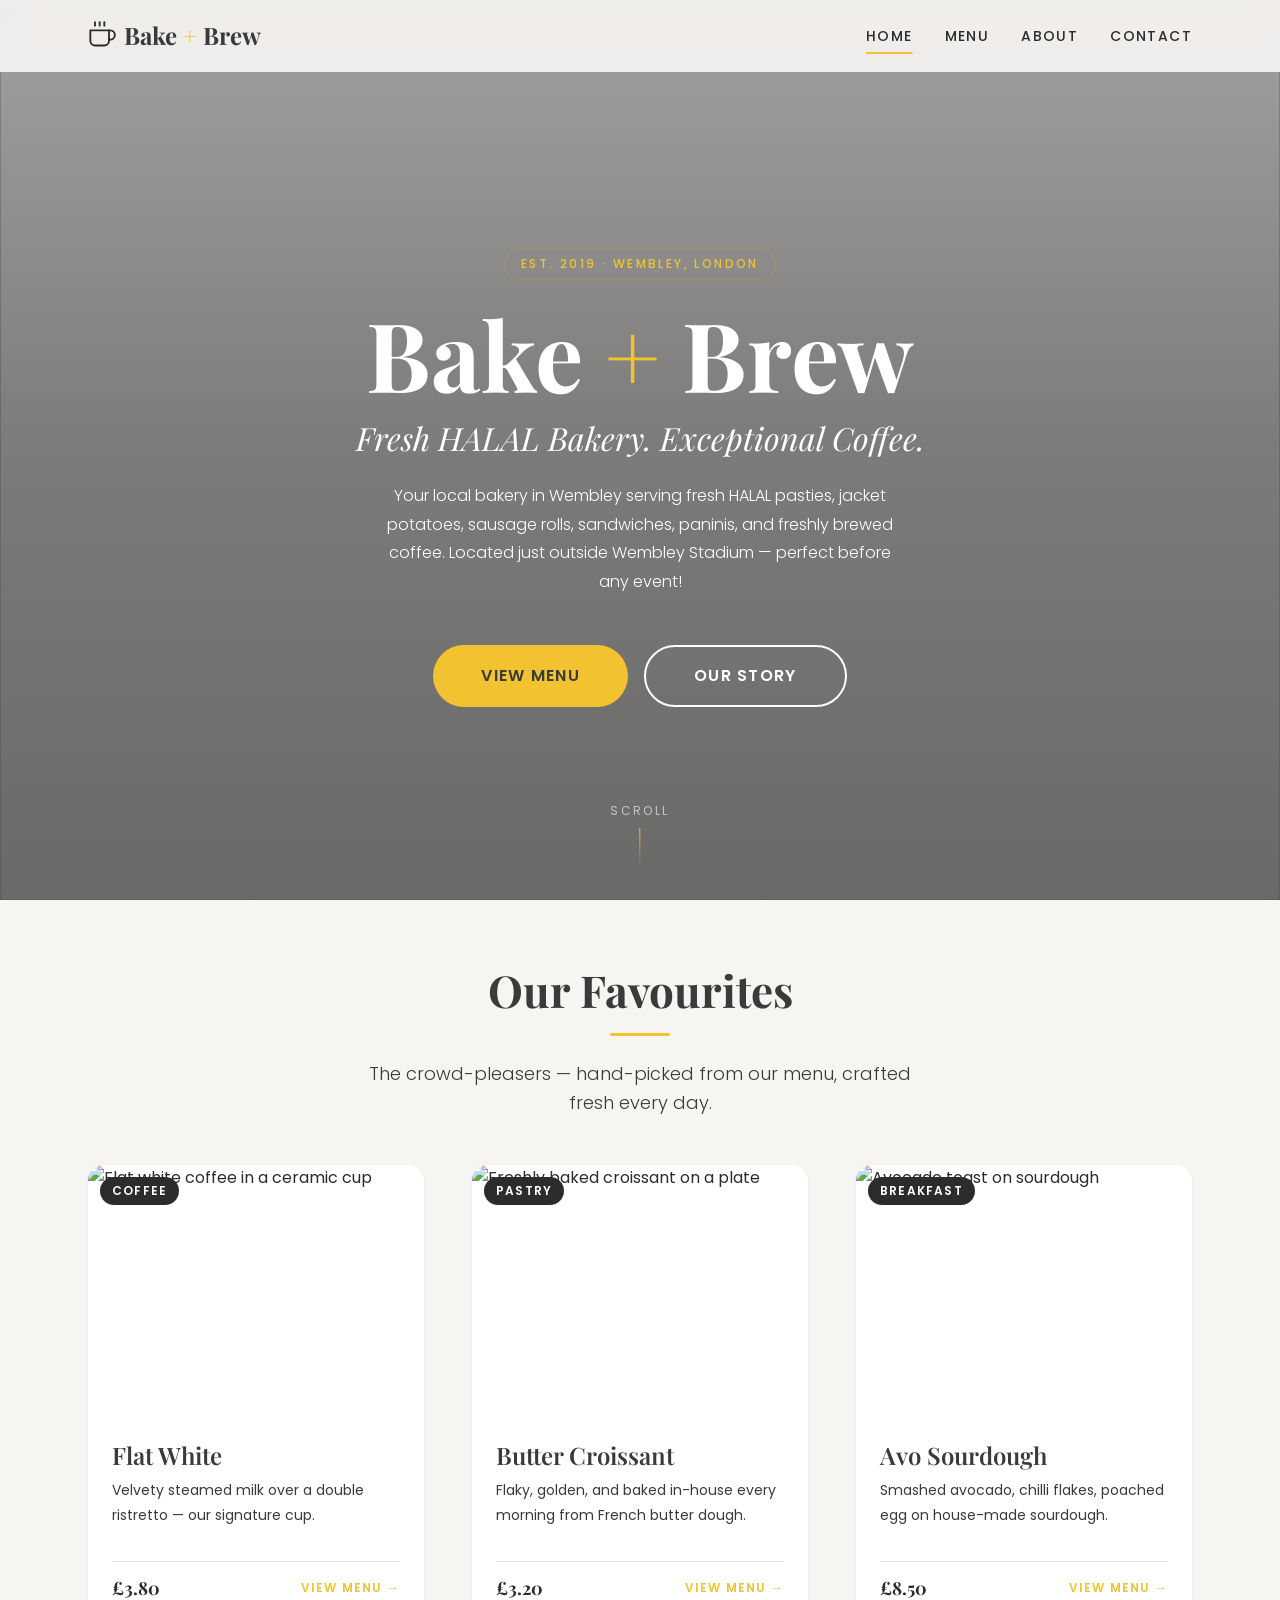
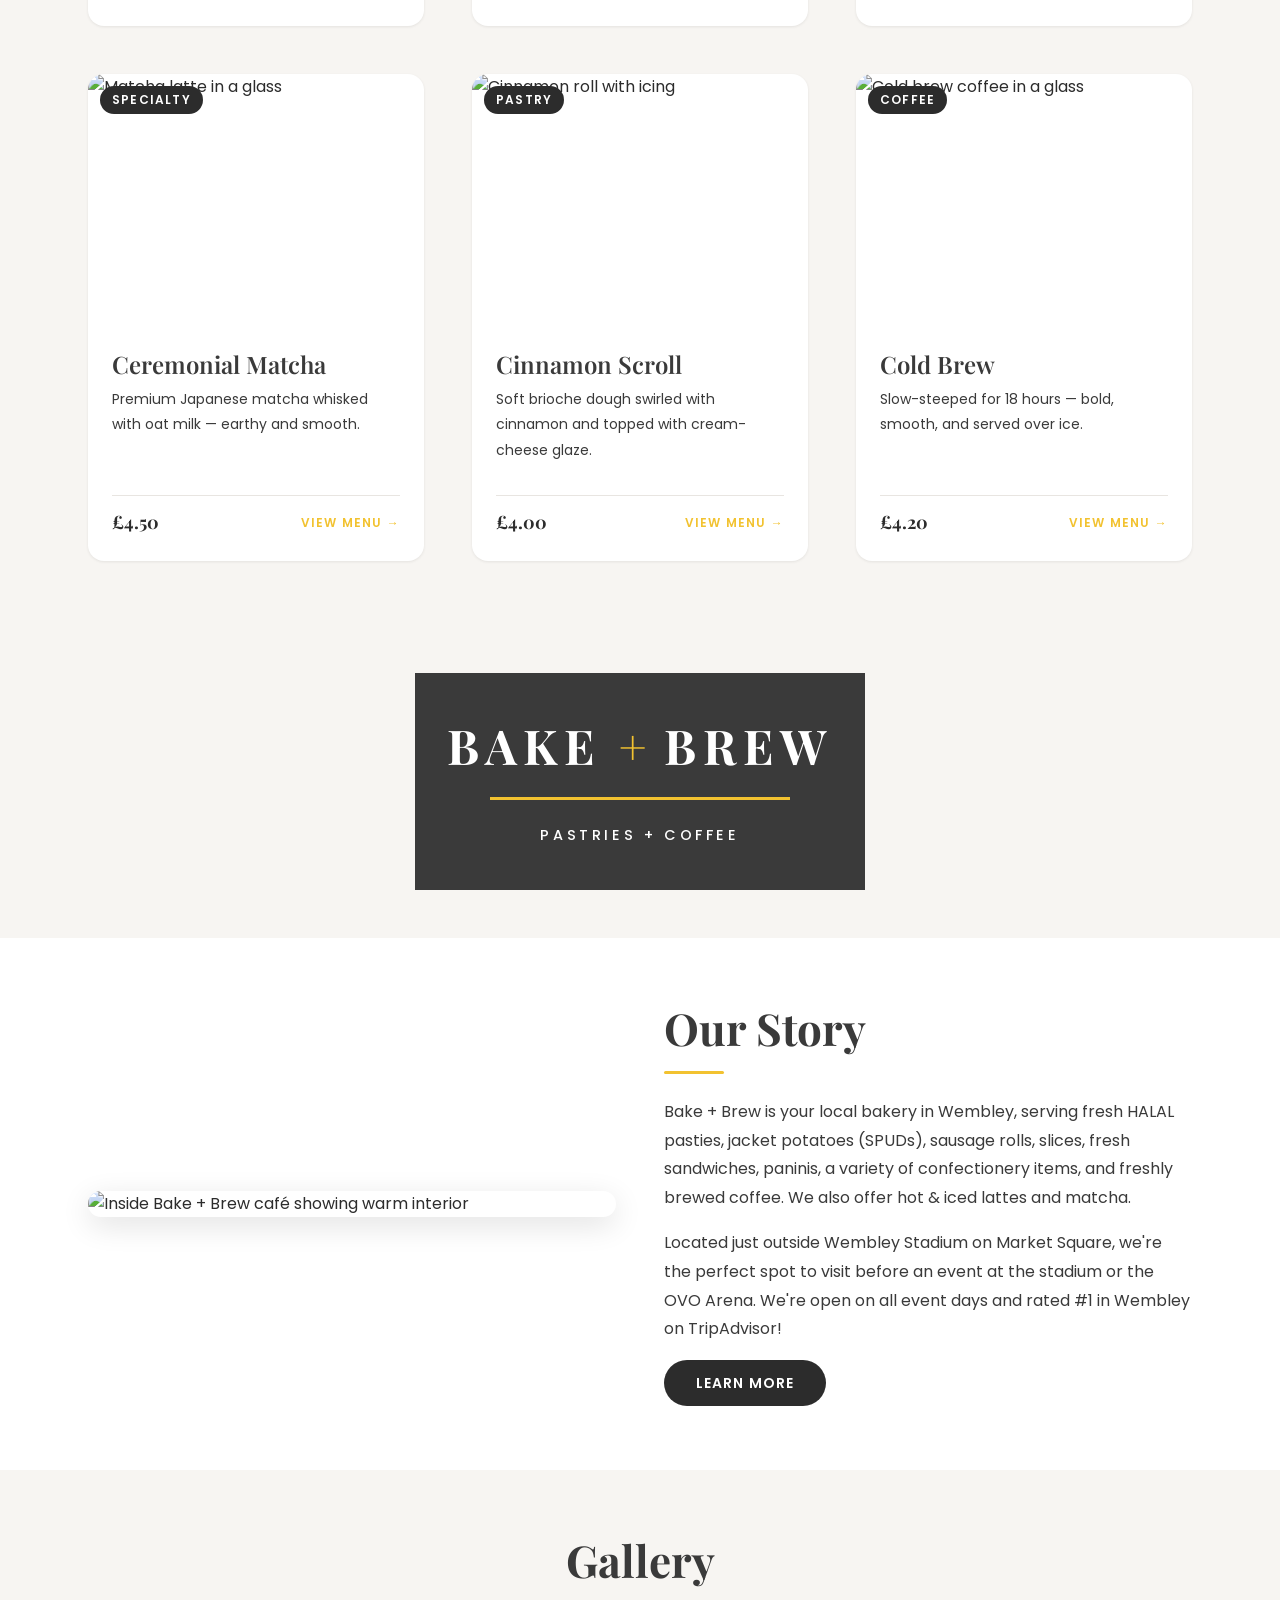
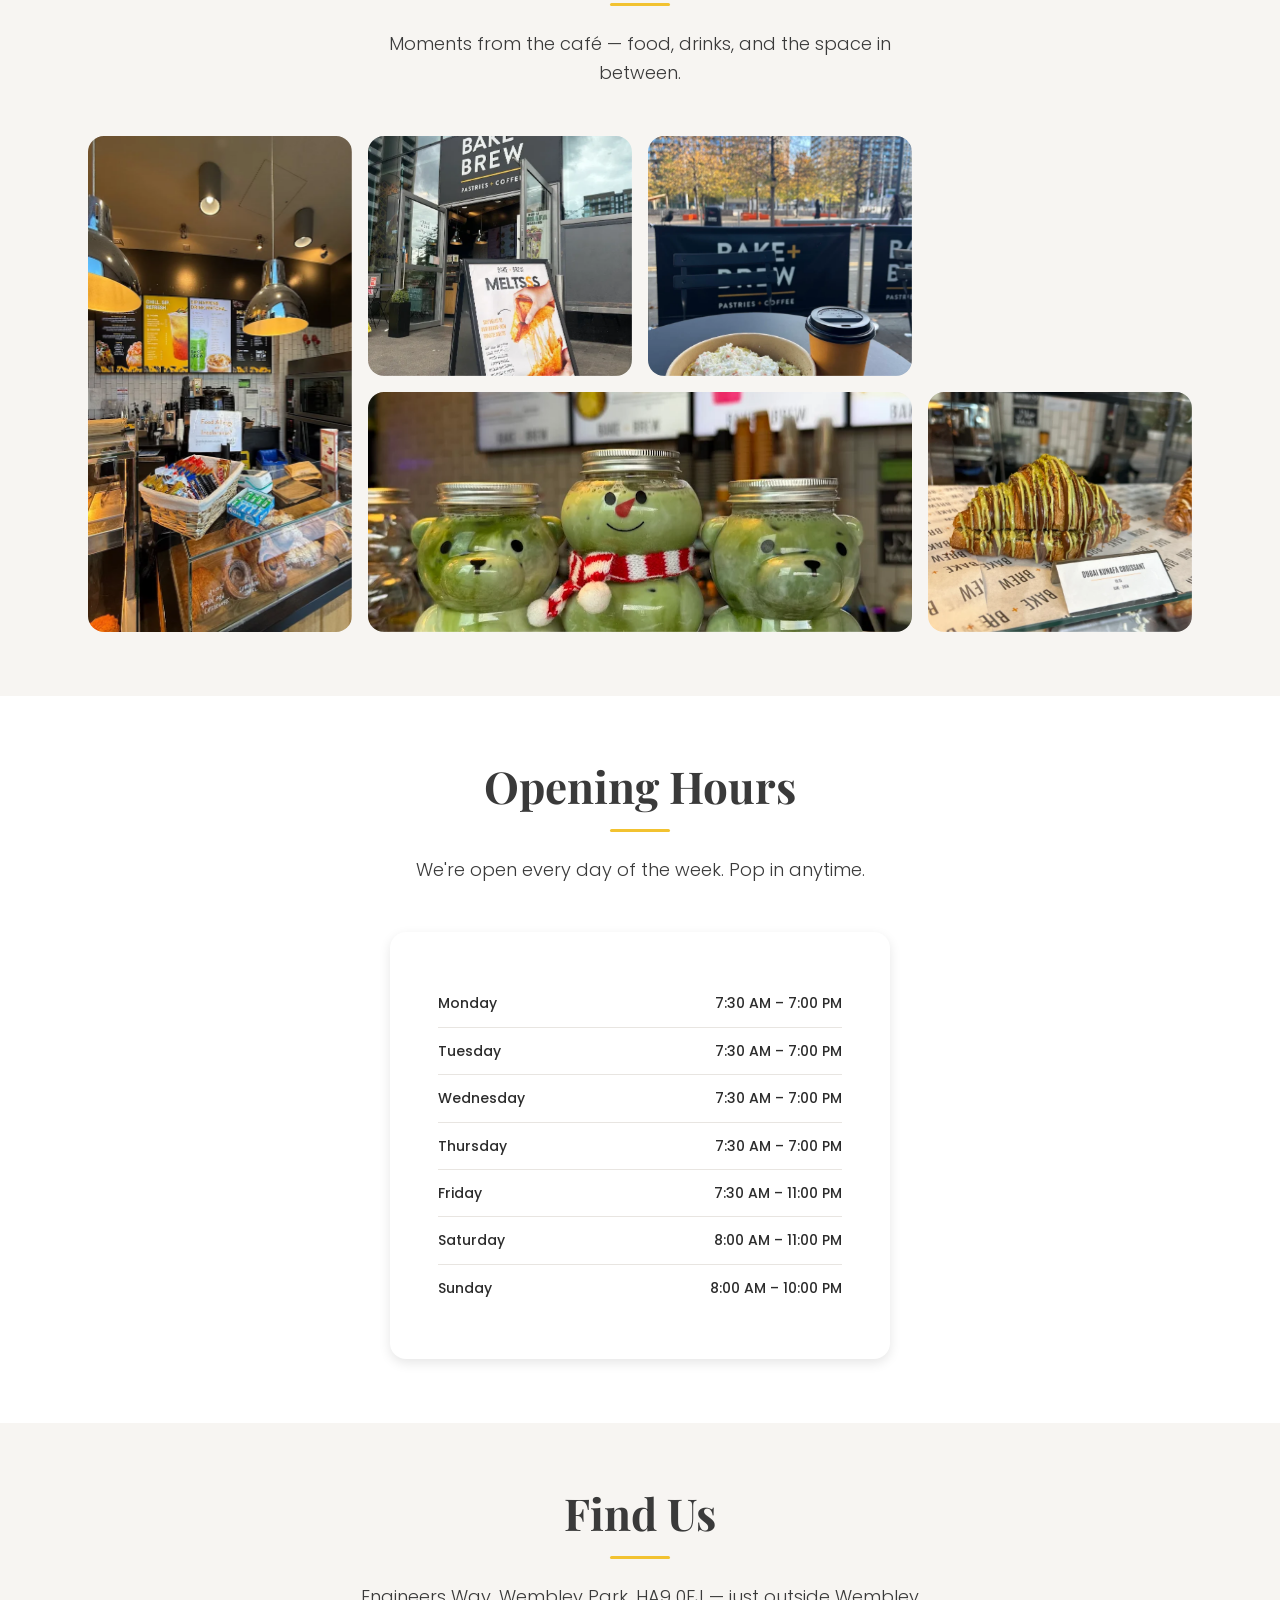
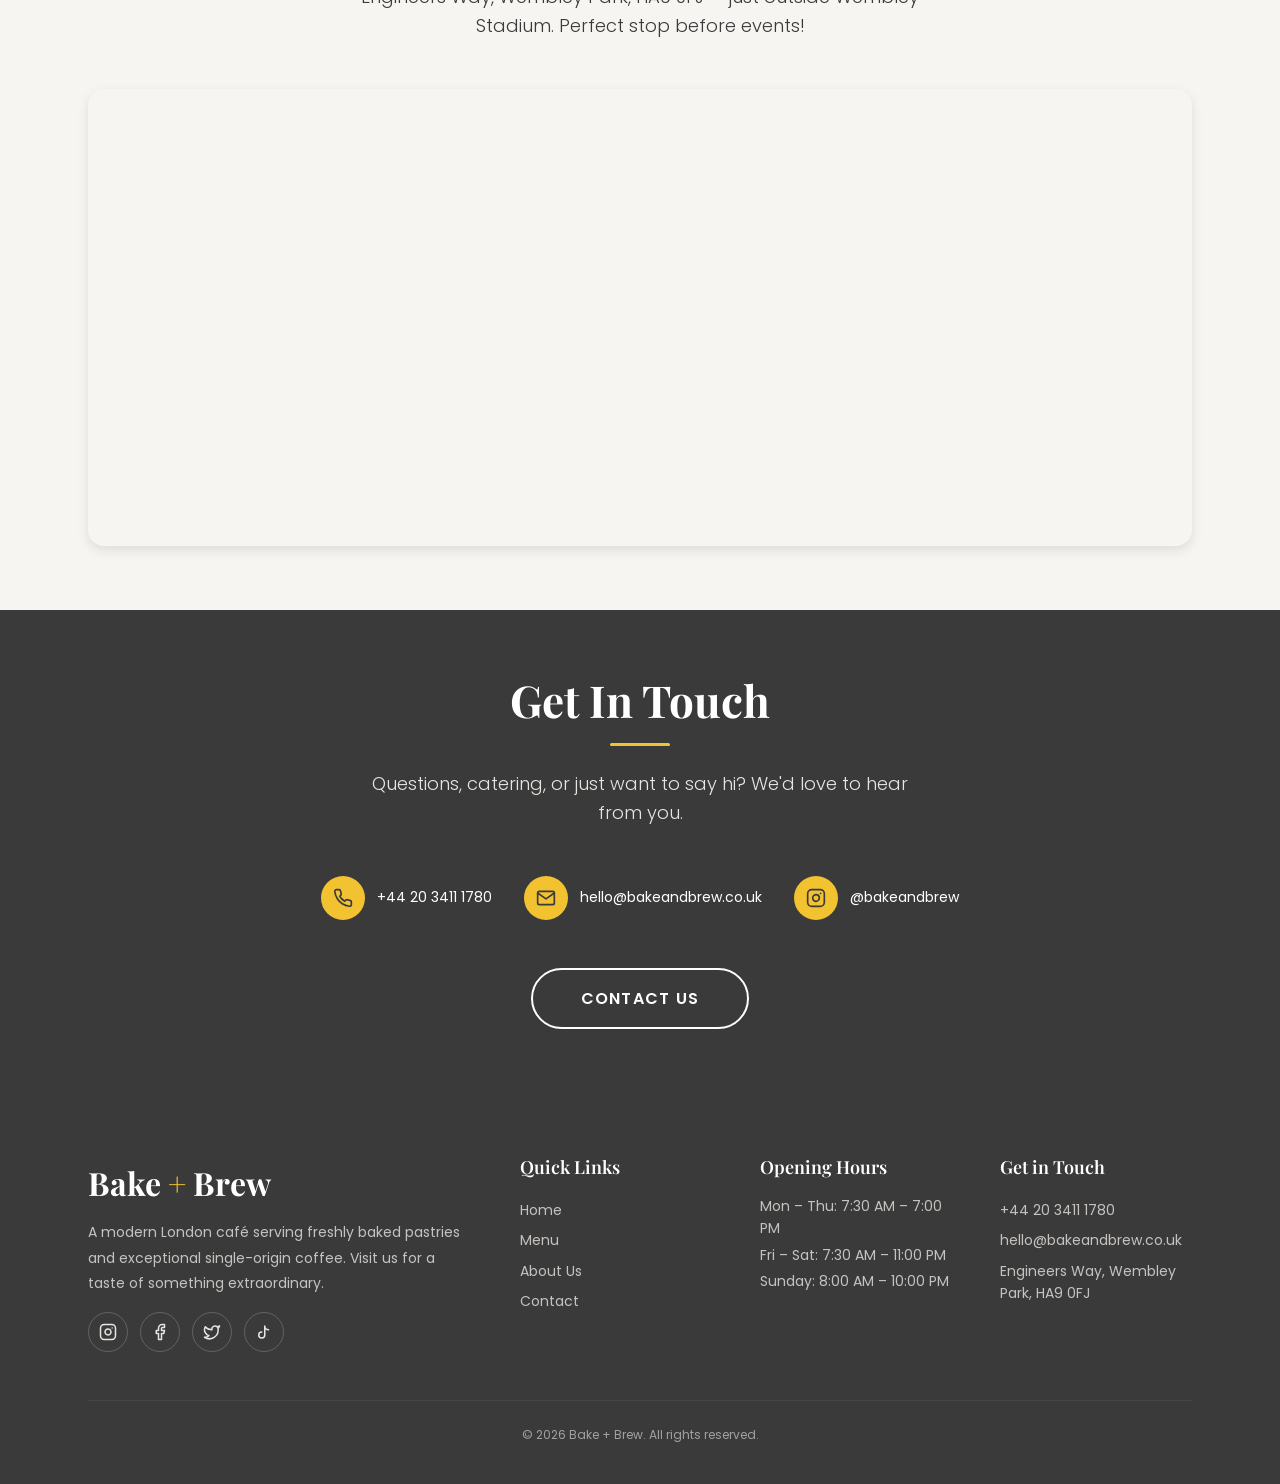
==== index.html @ 1faccddd "Initial commit: Production-ready Bake + Brew website with complete menu, branding, and logo theme" ====
<!DOCTYPE html>
<html lang="en">
<head>
  <meta charset="UTF-8" />
  <meta name="viewport" content="width=device-width, initial-scale=1.0" />

  <!-- SEO Meta -->
  <title>Bake + Brew | Fresh HALAL Bakery in Wembley — Near Wembley Stadium</title>
  <meta name="description" content="Bake + Brew is your local bakery in Wembley serving fresh HALAL pasties, jacket potatoes, sausage rolls, sandwiches, paninis, and freshly brewed coffee near Wembley Stadium." />
  <meta name="keywords" content="Wembley café, HALAL bakery, coffee shop, Wembley Stadium, Market Square, jacket potatoes, paninis, lattes, matcha" />

  <!-- Open Graph -->
  <meta property="og:title" content="Bake + Brew — Fresh HALAL Bakery & Coffee in Wembley" />
  <meta property="og:description" content="Fresh HALAL pasties, jacket potatoes & coffee. Visit us at Market Square, Wembley — just outside Wembley Stadium." />
  <meta property="og:type" content="website" />
  <meta property="og:image" content="images/hero-coffee.jpg" />

  <!-- Favicon placeholder -->
  <link rel="icon" href="images/favicon.ico" type="image/x-icon" />

  <!-- Stylesheet -->
  <link rel="stylesheet" href="css/styles.css" />
</head>

<body>

  <!-- ═══════════════════════════════════════
       NAVBAR  (loaded from component)
       ═══════════════════════════════════════ -->
  <div id="navbar"></div>

  <!-- ═══════════════════════════════════════
       HERO SECTION
       ═══════════════════════════════════════ -->
  <header class="hero" role="banner">
    <!-- Background image with dark overlay -->
    <div class="hero__bg" aria-hidden="true">
      <img src="https://images.unsplash.com/photo-1495474472287-4d71bcdd2085?w=1600&q=80"
           alt="" class="hero__bg-img" />
    </div>
    <div class="hero__overlay" aria-hidden="true"></div>

    <!-- Content -->
    <div class="hero__content">
      <span class="hero__badge">Est. 2019 · Wembley, London</span>
      <h1 class="hero__brand">Bake <em>+</em> Brew</h1>
      <p class="hero__tagline">Fresh HALAL Bakery. Exceptional Coffee.</p>
      <p class="hero__sub">
        Your local bakery in Wembley serving fresh HALAL pasties, jacket potatoes, sausage rolls, sandwiches, paninis, and freshly brewed coffee. Located just outside Wembley Stadium — perfect before any event!
      </p>
      <div class="hero__cta">
        <a href="menu.html" class="btn btn--primary btn--lg">View Menu</a>
        <a href="about.html" class="btn btn--outline btn--lg">Our Story</a>
      </div>
    </div>

    <!-- Scroll indicator -->
    <div class="hero__scroll" aria-hidden="true">
      <span>Scroll</span>
      <div class="hero__scroll-line"></div>
    </div>
  </header>

  <!-- ═══════════════════════════════════════
       FEATURED ITEMS
       ═══════════════════════════════════════ -->
  <section class="section" id="featured">
    <div class="container">
      <div class="section__header reveal">
        <h2>Our Favourites</h2>
        <div class="divider"></div>
        <p class="section__subtitle">
          The crowd-pleasers — hand-picked from our menu, crafted fresh every day.
        </p>
      </div>

      <div class="featured-grid">

        <!-- Card 1 -->
        <article class="card reveal">
          <div class="card__image-wrapper">
            <img src="https://images.unsplash.com/photo-1509042239860-f550ce710b93?w=600&q=80"
                 alt="Flat white coffee in a ceramic cup" class="card__image" loading="lazy" />
            <span class="card__tag">Coffee</span>
          </div>
          <div class="card__body">
            <h4 class="card__title">Flat White</h4>
            <p class="card__text">Velvety steamed milk over a double ristretto — our signature cup.</p>
            <div class="card__footer">
              <span class="card__price">£3.80</span>
              <a href="menu.html" class="card__action">View Menu →</a>
            </div>
          </div>
        </article>

        <!-- Card 2 -->
        <article class="card reveal">
          <div class="card__image-wrapper">
            <img src="https://images.unsplash.com/photo-1555507036-ab1f4038024a?w=600&q=80"
                 alt="Freshly baked croissant on a plate" class="card__image" loading="lazy" />
            <span class="card__tag">Pastry</span>
          </div>
          <div class="card__body">
            <h4 class="card__title">Butter Croissant</h4>
            <p class="card__text">Flaky, golden, and baked in-house every morning from French butter dough.</p>
            <div class="card__footer">
              <span class="card__price">£3.20</span>
              <a href="menu.html" class="card__action">View Menu →</a>
            </div>
          </div>
        </article>

        <!-- Card 3 -->
        <article class="card reveal">
          <div class="card__image-wrapper">
            <img src="https://images.unsplash.com/photo-1534687941927-d9756c39be01?w=600&q=80"
                 alt="Avocado toast on sourdough" class="card__image" loading="lazy" />
            <span class="card__tag">Breakfast</span>
          </div>
          <div class="card__body">
            <h4 class="card__title">Avo Sourdough</h4>
            <p class="card__text">Smashed avocado, chilli flakes, poached egg on house-made sourdough.</p>
            <div class="card__footer">
              <span class="card__price">£8.50</span>
              <a href="menu.html" class="card__action">View Menu →</a>
            </div>
          </div>
        </article>

        <!-- Card 4 -->
        <article class="card reveal">
          <div class="card__image-wrapper">
            <img src="https://images.unsplash.com/photo-1563729784474-d77dbb933a9e?w=600&q=80"
                 alt="Matcha latte in a glass" class="card__image" loading="lazy" />
            <span class="card__tag">Specialty</span>
          </div>
          <div class="card__body">
            <h4 class="card__title">Ceremonial Matcha</h4>
            <p class="card__text">Premium Japanese matcha whisked with oat milk — earthy and smooth.</p>
            <div class="card__footer">
              <span class="card__price">£4.50</span>
              <a href="menu.html" class="card__action">View Menu →</a>
            </div>
          </div>
        </article>

        <!-- Card 5 -->
        <article class="card reveal">
          <div class="card__image-wrapper">
            <img src="https://images.unsplash.com/photo-1558326567-98ae2405596b?w=600&q=80"
                 alt="Cinnamon roll with icing" class="card__image" loading="lazy" />
            <span class="card__tag">Pastry</span>
          </div>
          <div class="card__body">
            <h4 class="card__title">Cinnamon Scroll</h4>
            <p class="card__text">Soft brioche dough swirled with cinnamon and topped with cream-cheese glaze.</p>
            <div class="card__footer">
              <span class="card__price">£4.00</span>
              <a href="menu.html" class="card__action">View Menu →</a>
            </div>
          </div>
        </article>

        <!-- Card 6 -->
        <article class="card reveal">
          <div class="card__image-wrapper">
            <img src="https://images.unsplash.com/photo-1528207776546-365bb710ee93?w=600&q=80"
                 alt="Cold brew coffee in a glass" class="card__image" loading="lazy" />
            <span class="card__tag">Coffee</span>
          </div>
          <div class="card__body">
            <h4 class="card__title">Cold Brew</h4>
            <p class="card__text">Slow-steeped for 18 hours — bold, smooth, and served over ice.</p>
            <div class="card__footer">
              <span class="card__price">£4.20</span>
              <a href="menu.html" class="card__action">View Menu →</a>
            </div>
          </div>
        </article>

      </div>
    </div>
  </section>

  <!-- ═══════════════════════════════════════
       BRAND LOGO
       ═══════════════════════════════════════ -->
  <section class="section" id="brand-logo" style="display: flex; align-items: center; justify-content: center; padding: 3rem 1rem;">
    <div id="logo-component" style="text-align: center;"></div>
  </section>

  <!-- ═══════════════════════════════════════
       ABOUT PREVIEW
       ═══════════════════════════════════════ -->
  <section class="section section--alt" id="about-preview">
    <div class="container">
      <div class="about-grid">
        <div class="about-image reveal">
          <img src="https://images.unsplash.com/photo-1554118811-1e0d58224f24?w=800&q=80"
               alt="Inside Bake + Brew café showing warm interior" loading="lazy" />
        </div>
        <div class="about-content reveal">
          <h2>Our Story</h2>
          <div class="divider" style="margin-left:0;"></div>
          <p>
            Bake + Brew is your local bakery in Wembley, serving fresh HALAL pasties, jacket potatoes (SPUDs), sausage rolls, slices, fresh sandwiches, paninis, a variety of confectionery items, and freshly brewed coffee. We also offer hot & iced lattes and matcha.
          </p>
          <p>
            Located just outside Wembley Stadium on Market Square, we're the perfect spot to visit before an event at the stadium or the OVO Arena. We're open on all event days and rated #1 in Wembley on TripAdvisor!
          </p>
          <a href="about.html" class="btn btn--secondary">Learn More</a>
        </div>
      </div>
    </div>
  </section>

  <!-- ═══════════════════════════════════════
       GALLERY
       ═══════════════════════════════════════ -->
  <section class="section" id="gallery">
    <div class="container">
      <div class="section__header reveal">
        <h2>Gallery</h2>
        <div class="divider"></div>
        <p class="section__subtitle">Moments from the café — food, drinks, and the space in between.</p>
      </div>

      <div class="gallery-grid">

        <!-- Item 1 — tall -->
        <figure class="gallery-item gallery-item--tall reveal">
          <img src="images/1.webp"
               alt="Bake + Brew gallery image 1" loading="lazy" />
          <figcaption class="gallery-item__overlay">
            <span class="gallery-item__icon" aria-hidden="true">
              <svg width="18" height="18" viewBox="0 0 24 24" fill="none" stroke="currentColor" stroke-width="2" stroke-linecap="round" stroke-linejoin="round"><circle cx="11" cy="11" r="8"/><line x1="21" y1="21" x2="16.65" y2="16.65"/><line x1="11" y1="8" x2="11" y2="14"/><line x1="8" y1="11" x2="14" y2="11"/></svg>
            </span>
            <span class="gallery-item__label">Bake + Brew</span>
            <span class="gallery-item__sub">Wembley</span>
          </figcaption>
        </figure>

        <!-- Item 2 -->
        <figure class="gallery-item reveal">
          <img src="images/2.webp"
               alt="Bake + Brew gallery image 2" loading="lazy" />
          <figcaption class="gallery-item__overlay">
            <span class="gallery-item__icon" aria-hidden="true">
              <svg width="18" height="18" viewBox="0 0 24 24" fill="none" stroke="currentColor" stroke-width="2" stroke-linecap="round" stroke-linejoin="round"><circle cx="11" cy="11" r="8"/><line x1="21" y1="21" x2="16.65" y2="16.65"/><line x1="11" y1="8" x2="11" y2="14"/><line x1="8" y1="11" x2="14" y2="11"/></svg>
            </span>
            <span class="gallery-item__label">Fresh Food</span>
            <span class="gallery-item__sub">Daily</span>
          </figcaption>
        </figure>

        <!-- Item 3 -->
        <figure class="gallery-item reveal">
          <img src="images/3.webp"
               alt="Bake + Brew gallery image 3" loading="lazy" />
          <figcaption class="gallery-item__overlay">
            <span class="gallery-item__icon" aria-hidden="true">
              <svg width="18" height="18" viewBox="0 0 24 24" fill="none" stroke="currentColor" stroke-width="2" stroke-linecap="round" stroke-linejoin="round"><circle cx="11" cy="11" r="8"/><line x1="21" y1="21" x2="16.65" y2="16.65"/><line x1="11" y1="8" x2="11" y2="14"/><line x1="8" y1="11" x2="14" y2="11"/></svg>
            </span>
            <span class="gallery-item__label">Our Menu</span>
            <span class="gallery-item__sub">Delicious</span>
          </figcaption>
        </figure>

        <!-- Item 4 — wide -->
        <figure class="gallery-item gallery-item--wide reveal">
          <img src="images/4.webp"
               alt="Bake + Brew gallery image 4" loading="lazy" />
          <figcaption class="gallery-item__overlay">
            <span class="gallery-item__icon" aria-hidden="true">
              <svg width="18" height="18" viewBox="0 0 24 24" fill="none" stroke="currentColor" stroke-width="2" stroke-linecap="round" stroke-linejoin="round"><circle cx="11" cy="11" r="8"/><line x1="21" y1="21" x2="16.65" y2="16.65"/><line x1="11" y1="8" x2="11" y2="14"/><line x1="8" y1="11" x2="14" y2="11"/></svg>
            </span>
            <span class="gallery-item__label">Quality</span>
            <span class="gallery-item__sub">HALAL</span>
          </figcaption>
        </figure>

        <!-- Item 5 -->
        <figure class="gallery-item reveal">
          <img src="images/5.webp"
               alt="Bake + Brew gallery image 5" loading="lazy" />
          <figcaption class="gallery-item__overlay">
            <span class="gallery-item__icon" aria-hidden="true">
              <svg width="18" height="18" viewBox="0 0 24 24" fill="none" stroke="currentColor" stroke-width="2" stroke-linecap="round" stroke-linejoin="round"><circle cx="11" cy="11" r="8"/><line x1="21" y1="21" x2="16.65" y2="16.65"/><line x1="11" y1="8" x2="11" y2="14"/><line x1="8" y1="11" x2="14" y2="11"/></svg>
            </span>
            <span class="gallery-item__label">Fresh Coffee</span>
            <span class="gallery-item__sub">Brewed</span>
          </figcaption>
        </figure>

      </div>
    </div>
  </section>

  <!-- ═══════════════════════════════════════
       OPENING HOURS
       ═══════════════════════════════════════ -->
  <section class="section section--alt" id="hours">
    <div class="container">
      <div class="section__header reveal">
        <h2>Opening Hours</h2>
        <div class="divider"></div>
        <p class="section__subtitle">We're open every day of the week. Pop in anytime.</p>
      </div>

      <div class="hours-card reveal">
        <div class="hours-card__row">
          <span class="hours-card__day">Monday</span>
          <span class="hours-card__time">7:30 AM – 7:00 PM</span>
        </div>
        <div class="hours-card__row">
          <span class="hours-card__day">Tuesday</span>
          <span class="hours-card__time">7:30 AM – 7:00 PM</span>
        </div>
        <div class="hours-card__row">
          <span class="hours-card__day">Wednesday</span>
          <span class="hours-card__time">7:30 AM – 7:00 PM</span>
        </div>
        <div class="hours-card__row">
          <span class="hours-card__day">Thursday</span>
          <span class="hours-card__time">7:30 AM – 7:00 PM</span>
        </div>
        <div class="hours-card__row">
          <span class="hours-card__day">Friday</span>
          <span class="hours-card__time">7:30 AM – 11:00 PM</span>
        </div>
        <div class="hours-card__row">
          <span class="hours-card__day">Saturday</span>
          <span class="hours-card__time">8:00 AM – 11:00 PM</span>
        </div>
        <div class="hours-card__row">
          <span class="hours-card__day">Sunday</span>
          <span class="hours-card__time">8:00 AM – 10:00 PM</span>
        </div>
      </div>
    </div>
  </section>

  <!-- ═══════════════════════════════════════
       LOCATION / MAP
       ═══════════════════════════════════════ -->
  <section class="section" id="location">
    <div class="container">
      <div class="section__header reveal">
        <h2>Find Us</h2>
        <div class="divider"></div>
        <p class="section__subtitle">Engineers Way, Wembley Park, HA9 0FJ — just outside Wembley Stadium. Perfect stop before events!</p>
      </div>

      <div class="map-wrapper reveal">
        <iframe
          src="https://www.google.com/maps/embed?pb=!1m18!1m12!1m3!1d2479.5!2d-0.2808831!3d51.5587721!2m3!1f0!2f0!3f0!3m2!1i1024!2i768!4f13.1!3m3!1m2!1s0x4876118f40ba0137%3A0x60a77295e0b5c6e1!2sBake%20%2B%20Brew!5e0!3m2!1sen!2suk!4v1709900000000"
          allowfullscreen=""
          loading="lazy"
          referrerpolicy="no-referrer-when-downgrade"
          title="Bake + Brew location on Google Maps"></iframe>
      </div>
    </div>
  </section>

  <!-- ═══════════════════════════════════════
       CONTACT PREVIEW
       ═══════════════════════════════════════ -->
  <section class="section section--dark" id="contact-preview">
    <div class="container">
      <div class="section__header reveal">
        <h2>Get In Touch</h2>
        <div class="divider"></div>
        <p class="section__subtitle">Questions, catering, or just want to say hi? We'd love to hear from you.</p>
      </div>

      <div class="contact-preview reveal">
        <div class="contact-preview__item">
          <div class="contact-preview__icon" aria-hidden="true">
            <svg width="20" height="20" viewBox="0 0 24 24" fill="none" stroke="currentColor" stroke-width="2" stroke-linecap="round" stroke-linejoin="round"><path d="M22 16.92v3a2 2 0 0 1-2.18 2 19.79 19.79 0 0 1-8.63-3.07 19.5 19.5 0 0 1-6-6 19.79 19.79 0 0 1-3.07-8.67A2 2 0 0 1 4.11 2h3a2 2 0 0 1 2 1.72c.127.96.361 1.903.7 2.81a2 2 0 0 1-.45 2.11L8.09 9.91a16 16 0 0 0 6 6l1.27-1.27a2 2 0 0 1 2.11-.45c.907.339 1.85.573 2.81.7A2 2 0 0 1 22 16.92z"/></svg>
          </div>
          <span>+44 20 3411 1780</span>
        </div>

        <div class="contact-preview__item">
          <div class="contact-preview__icon" aria-hidden="true">
            <svg width="20" height="20" viewBox="0 0 24 24" fill="none" stroke="currentColor" stroke-width="2" stroke-linecap="round" stroke-linejoin="round"><path d="M4 4h16c1.1 0 2 .9 2 2v12c0 1.1-.9 2-2 2H4c-1.1 0-2-.9-2-2V6c0-1.1.9-2 2-2z"/><polyline points="22,6 12,13 2,6"/></svg>
          </div>
          <span>hello@bakeandbrew.co.uk</span>
        </div>

        <div class="contact-preview__item">
          <div class="contact-preview__icon" aria-hidden="true">
            <svg width="20" height="20" viewBox="0 0 24 24" fill="none" stroke="currentColor" stroke-width="2" stroke-linecap="round" stroke-linejoin="round"><rect x="2" y="2" width="20" height="20" rx="5"/><path d="M16 11.37A4 4 0 1 1 12.63 8 4 4 0 0 1 16 11.37z"/><line x1="17.5" y1="6.5" x2="17.51" y2="6.5"/></svg>
          </div>
          <span>@bakeandbrew</span>
        </div>
      </div>

      <div style="text-align:center; margin-top: var(--space-2xl);" class="reveal">
        <a href="contact.html" class="btn btn--outline btn--lg">Contact Us</a>
      </div>
    </div>
  </section>

  <!-- ═══════════════════════════════════════
       FOOTER  (loaded from component)
       ═══════════════════════════════════════ -->
  <div id="footer"></div>

  <!-- JS -->
  <script src="js/main.js"></script>
</body>
</html>
---- css/styles.css ----
/* ============================================
   BAKE + BREW — Main Stylesheet
   ============================================
   Imports variables.css, then defines:
     1. Reset / Base
     2. Typography
     3. Layout Utilities
     4. Logo Component
     5. Navbar
     6. Hero
     7. Sections (generic)
     8. Cards
     9. Featured Items
    10. Gallery
    11. Opening Hours
    12. Location / Map
    13. About Page
    14. Menu Page
    15. Contact Page
    16. Footer
    17. Buttons & Links
    18. Form Elements
    19. Animations & Transitions
    20. Responsive — Tablet
    21. Responsive — Desktop
   ============================================ */

@import url('variables.css');

/* Google Fonts */
@import url('https://fonts.googleapis.com/css2?family=Playfair+Display:ital,wght@0,400;0,600;0,700;1,400&family=Poppins:wght@300;400;500;600;700&display=swap');

/* ──────────────────────────────────────────
   1. RESET / BASE
   ────────────────────────────────────────── */
*,
*::before,
*::after {
  margin: 0;
  padding: 0;
  box-sizing: border-box;
}

html {
  scroll-behavior: smooth;
  -webkit-text-size-adjust: 100%;
}

body {
  font-family: var(--ff-body);
  font-size: var(--fs-base);
  font-weight: var(--fw-regular);
  line-height: var(--lh-normal);
  color: var(--clr-text);
  background-color: var(--clr-bg);
  -webkit-font-smoothing: antialiased;
  -moz-osx-font-smoothing: grayscale;
  overflow-x: hidden;
}

img {
  max-width: 100%;
  height: auto;
  display: block;
}

a {
  text-decoration: none;
  color: inherit;
}

ul, ol {
  list-style: none;
}

button {
  font-family: inherit;
  cursor: pointer;
  border: none;
  background: none;
}

/* ──────────────────────────────────────────
   2. TYPOGRAPHY
   ────────────────────────────────────────── */
h1, h2, h3, h4, h5, h6 {
  font-family: var(--ff-heading);
  font-weight: var(--fw-bold);
  line-height: var(--lh-tight);
  color: var(--clr-primary);
}

h1 { font-size: var(--fs-hero); }
h2 { font-size: var(--fs-2xl); }
h3 { font-size: var(--fs-xl); }
h4 { font-size: var(--fs-lg); }

p {
  margin-bottom: var(--space-md);
}

.text-accent  { color: var(--clr-accent); }
.text-secondary { color: var(--clr-secondary); }
.text-center  { text-align: center; }
.text-uppercase { text-transform: uppercase; letter-spacing: 0.12em; }

/* ──────────────────────────────────────────
   3. LAYOUT UTILITIES
   ────────────────────────────────────────── */
.container {
  width: 100%;
  max-width: var(--max-width);
  margin: 0 auto;
  padding: 0 var(--space-lg);
}

.container--narrow {
  max-width: var(--max-width-sm);
}

.section {
  padding: var(--space-3xl) 0;
}

.section__header {
  text-align: center;
  margin-bottom: var(--space-2xl);
}

.section__header h2 {
  margin-bottom: var(--space-sm);
}

.section__subtitle {
  font-size: var(--fs-md);
  color: var(--clr-dark-grey);
  font-weight: var(--fw-light);
  max-width: 560px;
  margin: 0 auto;
}

.grid {
  display: grid;
  gap: var(--space-lg);
}

/* ──────────────────────────────────────────
   3.5. LOGO COMPONENT
   ────────────────────────────────────────── */
.logo {
  background-color: var(--clr-primary);
  padding: var(--space-2xl) var(--space-xl);
  text-align: center;
  display: flex;
  flex-direction: column;
  align-items: center;
  justify-content: center;
  gap: var(--space-md);
}

.logo__main {
  display: flex;
  align-items: center;
  justify-content: center;
  gap: 0.5em;
  flex-wrap: wrap;
}

.logo__text {
  font-family: var(--ff-heading);
  font-size: clamp(1.75rem, 4vw, 3rem);
  font-weight: 700;
  color: var(--clr-white);
  text-transform: uppercase;
  letter-spacing: 0.15em;
  line-height: 1;
}

.logo__plus {
  font-family: var(--ff-heading);
  font-size: clamp(1.75rem, 4vw, 3rem);
  font-weight: 800;
  color: var(--clr-accent);
  line-height: 1;
  padding: 0 0.2em;
}

.logo__divider {
  width: min(300px, 80%);
  height: 3px;
  background-color: var(--clr-accent);
  margin: var(--space-sm) 0;
}

.logo__subtitle {
  font-family: var(--ff-body);
  font-size: clamp(0.7rem, 1.5vw, 0.9rem);
  font-weight: 500;
  color: var(--clr-white);
  text-transform: uppercase;
  letter-spacing: 0.25em;
  line-height: 1;
}

/* ──────────────────────────────────────────
   5. NAVBAR
   ────────────────────────────────────────── */
.navbar {
  position: fixed;
  top: 0;
  left: 0;
  width: 100%;
  height: var(--nav-height);
  background: rgba(247, 245, 242, 0.92);
  backdrop-filter: blur(14px);
  -webkit-backdrop-filter: blur(14px);
  z-index: 1000;
  border-bottom: 1px solid transparent;
  transition: box-shadow var(--transition-base),
              background var(--transition-base),
              border-color var(--transition-base);
}

.navbar.scrolled {
  box-shadow: var(--shadow-md);
  background: rgba(247, 245, 242, 0.98);
  border-bottom-color: var(--clr-light-grey);
}

.navbar__inner {
  display: flex;
  align-items: center;
  justify-content: space-between;
  height: 100%;
}

/* ── Logo ────────────────────────────────── */
.navbar__logo {
  font-family: var(--ff-heading);
  font-size: var(--fs-lg);
  font-weight: var(--fw-bold);
  color: var(--clr-primary);
  display: flex;
  align-items: center;
  gap: var(--space-xs);
  transition: opacity var(--transition-fast);
}

.navbar__logo:hover {
  opacity: 0.8;
}

.navbar__logo-icon {
  color: var(--clr-secondary);
  flex-shrink: 0;
}

.navbar__logo-text {
  font-style: normal;
}

.navbar__logo-text em {
  font-style: normal;
  color: var(--clr-accent);
}

/* ── Desktop Links ───────────────────────── */
.navbar__links {
  display: none;
  gap: var(--space-xl);
  list-style: none;
  margin: 0;
  padding: 0;
}

.navbar__links a {
  font-size: var(--fs-sm);
  font-weight: var(--fw-medium);
  text-transform: uppercase;
  letter-spacing: 0.1em;
  color: var(--clr-text);
  position: relative;
  padding: var(--space-2xs) 0;
  transition: color var(--transition-fast);
}

/* Underline — expands from center on hover */
.navbar__links a::after {
  content: '';
  position: absolute;
  bottom: -4px;
  left: 50%;
  width: 0;
  height: 2px;
  background: var(--clr-accent);
  border-radius: var(--border-radius-pill);
  transform: translateX(-50%);
  transition: width var(--transition-base) cubic-bezier(0.25, 0.46, 0.45, 0.94);
}

.navbar__links a:hover,
.navbar__links a.active {
  color: var(--clr-secondary);
}

.navbar__links a:hover::after,
.navbar__links a.active::after {
  width: 100%;
}

/* ── Hamburger ───────────────────────────── */
.hamburger {
  display: flex;
  flex-direction: column;
  gap: 6px;
  padding: var(--space-xs);
  z-index: 1001;
  transition: transform var(--transition-fast);
}

.hamburger:hover {
  transform: scale(1.08);
}

.hamburger__line {
  width: 26px;
  height: 2px;
  background: var(--clr-primary);
  border-radius: 2px;
  transition: transform var(--transition-base),
              opacity var(--transition-fast),
              background var(--transition-fast);
  transform-origin: center;
}

.hamburger.open .hamburger__line {
  background: var(--clr-secondary);
}

.hamburger.open .hamburger__line:nth-child(1) {
  transform: translateY(8px) rotate(45deg);
}

.hamburger.open .hamburger__line:nth-child(2) {
  opacity: 0;
  transform: scaleX(0);
}

.hamburger.open .hamburger__line:nth-child(3) {
  transform: translateY(-8px) rotate(-45deg);
}

/* ── Mobile Menu Overlay ─────────────────── */
.mobile-menu {
  position: fixed;
  inset: 0;
  background: var(--clr-bg);
  display: flex;
  flex-direction: column;
  align-items: center;
  justify-content: center;
  gap: var(--space-xl);
  z-index: 999;
  opacity: 0;
  visibility: hidden;
  pointer-events: none;
  transition: opacity var(--transition-base),
              visibility var(--transition-base);
}

.mobile-menu.open {
  opacity: 1;
  visibility: visible;
  pointer-events: auto;
}

/* Staggered link entrance */
.mobile-menu__link {
  font-family: var(--ff-heading);
  font-size: var(--fs-2xl);
  font-weight: var(--fw-semibold);
  color: var(--clr-primary);
  position: relative;
  transform: translateY(20px);
  opacity: 0;
  transition: color var(--transition-fast),
              transform 0.4s cubic-bezier(0.34, 1.56, 0.64, 1),
              opacity 0.4s ease;
  transition-delay: calc(var(--i, 0) * 0.08s);
}

.mobile-menu.open .mobile-menu__link {
  opacity: 1;
  transform: translateY(0);
}

.mobile-menu__link::after {
  content: '';
  position: absolute;
  bottom: -4px;
  left: 50%;
  width: 0;
  height: 2px;
  background: var(--clr-accent);
  transform: translateX(-50%);
  transition: width var(--transition-base);
}

.mobile-menu__link:hover,
.mobile-menu__link.active {
  color: var(--clr-accent);
}

.mobile-menu__link:hover::after {
  width: 60%;
}

/* Small brand mark at the bottom of the overlay */
.mobile-menu__brand {
  position: absolute;
  bottom: var(--space-2xl);
  font-family: var(--ff-heading);
  font-size: var(--fs-sm);
  color: var(--clr-dark-grey);
  letter-spacing: 0.15em;
  text-transform: uppercase;
  opacity: 0;
  transition: opacity 0.5s ease 0.35s;
}

.mobile-menu.open .mobile-menu__brand {
  opacity: 0.4;
}

.mobile-menu__brand em {
  font-style: normal;
  color: var(--clr-accent);
}

/* ──────────────────────────────────────────
   6. HERO
   ────────────────────────────────────────── */
.hero {
  position: relative;
  min-height: 100vh;
  min-height: 100dvh; /* dynamic viewport for mobile */
  display: flex;
  align-items: center;
  justify-content: center;
  text-align: center;
  color: var(--clr-white);
  padding: calc(var(--nav-height) + var(--space-2xl)) var(--space-lg) var(--space-3xl);
  overflow: hidden;
}

/* ── Background image layer ──────────────── */
.hero__bg {
  position: absolute;
  inset: 0;
  z-index: 0;
}

.hero__bg-img {
  width: 100%;
  height: 100%;
  object-fit: cover;
  object-position: center;
  /* Subtle slow zoom for cinematic feel */
  animation: heroZoom 20s ease-in-out infinite alternate;
}

@keyframes heroZoom {
  from { transform: scale(1); }
  to   { transform: scale(1.08); }
}

/* ── Dark overlay for readability ────────── */
.hero__overlay {
  position: absolute;
  inset: 0;
  z-index: 1;
  background: linear-gradient(
    to bottom,
    rgba(58, 58, 58, 0.45) 0%,
    rgba(58, 58, 58, 0.65) 50%,
    rgba(58, 58, 58, 0.75) 100%
  );
}

/* ── Content ─────────────────────────────── */
.hero__content {
  position: relative;
  z-index: 2;
  max-width: 760px;
}

/* Badge / location line */
.hero__badge {
  display: inline-block;
  font-size: var(--fs-xs);
  font-weight: var(--fw-medium);
  text-transform: uppercase;
  letter-spacing: 0.2em;
  color: var(--clr-accent);
  border: 1px solid rgba(201, 162, 39, 0.4);
  padding: var(--space-2xs) var(--space-md);
  border-radius: var(--border-radius-pill);
  margin-bottom: var(--space-lg);
  opacity: 0;
  animation: fadeInUp 0.8s ease 0.2s forwards;
}

/* Brand heading */
.hero__brand {
  font-family: var(--ff-heading);
  font-size: clamp(3rem, 8vw + 0.5rem, 6rem);
  font-weight: var(--fw-bold);
  line-height: 1.05;
  color: var(--clr-white);
  margin-bottom: var(--space-md);
  opacity: 0;
  animation: fadeInUp 0.8s ease 0.4s forwards;
}

.hero__brand em {
  font-style: normal;
  color: var(--clr-accent);
}

/* Tagline */
.hero__tagline {
  font-family: var(--ff-heading);
  font-size: clamp(var(--fs-lg), 2.5vw, var(--fs-2xl));
  font-weight: var(--fw-regular);
  font-style: italic;
  line-height: var(--lh-tight);
  margin-bottom: var(--space-lg);
  color: var(--clr-white);
  opacity: 0;
  animation: fadeInUp 0.8s ease 0.6s forwards;
}

/* Sub copy */
.hero__sub {
  font-size: var(--fs-base);
  font-weight: var(--fw-light);
  line-height: var(--lh-loose);
  max-width: 520px;
  margin: 0 auto var(--space-2xl);
  opacity: 0;
  animation: fadeInUp 0.8s ease 0.8s forwards;
}

/* CTA buttons row */
.hero__cta {
  display: flex;
  flex-wrap: wrap;
  gap: var(--space-md);
  justify-content: center;
  opacity: 0;
  animation: fadeInUp 0.8s ease 1s forwards;
}

/* ── Scroll indicator ────────────────────── */
.hero__scroll {
  position: absolute;
  bottom: var(--space-xl);
  left: 50%;
  transform: translateX(-50%);
  z-index: 2;
  display: flex;
  flex-direction: column;
  align-items: center;
  gap: var(--space-xs);
  opacity: 0;
  animation: fadeIn 1s ease 1.4s forwards;
}

.hero__scroll span {
  font-size: var(--fs-xs);
  text-transform: uppercase;
  letter-spacing: 0.2em;
  color: rgba(255, 255, 255, 0.6);
}

.hero__scroll-line {
  width: 1px;
  height: 40px;
  background: linear-gradient(to bottom, var(--clr-accent), transparent);
  animation: scrollPulse 2s ease-in-out infinite;
}

@keyframes scrollPulse {
  0%, 100% { opacity: 1; transform: scaleY(1); }
  50%      { opacity: 0.4; transform: scaleY(0.6); }
}

/* ──────────────────────────────────────────
   6. SECTION VARIATIONS
   ────────────────────────────────────────── */
.section--alt {
  background: var(--clr-white);
}

.section--dark {
  background: var(--clr-primary);
  color: var(--clr-white);
}

.section--dark h2,
.section--dark h3,
.section--dark h4 {
  color: var(--clr-white);
}

.section--dark .section__subtitle {
  color: var(--clr-light-grey);
}

/* Decorative divider */
.divider {
  width: 60px;
  height: 3px;
  background: var(--clr-accent);
  margin: var(--space-md) auto var(--space-lg);
  border-radius: var(--border-radius-pill);
}

/* ──────────────────────────────────────────
   8. CARDS — Reusable menu-item card
   Structure:
     .card
       .card__image-wrapper
         img.card__image
         .card__tag          (optional category label)
       .card__body
         .card__title
         .card__text
         .card__footer
           .card__price
   ────────────────────────────────────────── */
.card {
  background: var(--clr-white);
  border-radius: var(--border-radius-lg);
  overflow: hidden;
  box-shadow: var(--shadow-sm);
  display: flex;
  flex-direction: column;
  transition: transform 0.35s cubic-bezier(0.25, 0.46, 0.45, 0.94),
              box-shadow 0.35s ease;
}

/* ── Lift + shadow on hover ──────────────── */
.card:hover {
  transform: translateY(-8px);
  box-shadow: 0 12px 36px rgba(0, 0, 0, 0.14);
}

/* ── Image wrapper (clip for zoom) ──────── */
.card__image-wrapper {
  position: relative;
  overflow: hidden;
  /* Fixed aspect ratio keeps cards uniform */
  aspect-ratio: 4 / 3;
}

.card__image {
  width: 100%;
  height: 100%;
  object-fit: cover;
  transition: transform 0.6s cubic-bezier(0.25, 0.46, 0.45, 0.94);
  will-change: transform;
}

/* ── Image zoom on hover ─────────────────── */
.card:hover .card__image {
  transform: scale(1.08);
}

/* ── Category tag overlay ─────────────────── */
.card__tag {
  position: absolute;
  top: var(--space-sm);
  left: var(--space-sm);
  background: var(--clr-secondary);
  color: var(--clr-white);
  font-size: var(--fs-xs);
  font-weight: var(--fw-semibold);
  text-transform: uppercase;
  letter-spacing: 0.1em;
  padding: var(--space-2xs) var(--space-sm);
  border-radius: var(--border-radius-pill);
  z-index: 1;
}

/* ── Card body ───────────────────────────── */
.card__body {
  padding: var(--space-lg);
  display: flex;
  flex-direction: column;
  flex: 1;  /* push footer to bottom */
}

.card__title {
  font-family: var(--ff-heading);
  font-size: var(--fs-lg);
  font-weight: var(--fw-semibold);
  margin-bottom: var(--space-xs);
  color: var(--clr-primary);
}

.card__text {
  font-size: var(--fs-sm);
  color: var(--clr-dark-grey);
  line-height: var(--lh-loose);
  flex: 1; /* fill space above price */
}

/* ── Price badge ─────────────────────────── */
.card__footer {
  display: flex;
  align-items: center;
  justify-content: space-between;
  margin-top: var(--space-md);
  padding-top: var(--space-sm);
  border-top: 1px solid var(--clr-light-grey);
}

.card__price {
  font-family: var(--ff-heading);
  font-weight: var(--fw-bold);
  color: var(--clr-secondary);
  font-size: var(--fs-md);
}

/* Optional "Order" mini-link inside footer */
.card__action {
  font-size: var(--fs-xs);
  font-weight: var(--fw-semibold);
  text-transform: uppercase;
  letter-spacing: 0.1em;
  color: var(--clr-accent);
  transition: color var(--transition-fast);
}

.card__action:hover {
  color: var(--clr-secondary);
}

/* ──────────────────────────────────────────
   9. FEATURED ITEMS
   ────────────────────────────────────────── */
.featured-grid {
  display: grid;
  grid-template-columns: repeat(auto-fill, minmax(280px, 1fr));
  gap: var(--space-xl);
}

/* ──────────────────────────────────────────
   10. GALLERY — Masonry-style grid
   ────────────────────────────────────────── */
.gallery-grid {
  display: grid;
  grid-template-columns: repeat(2, 1fr);
  grid-auto-rows: 200px;
  gap: var(--space-sm);
}

/* Span certain items for masonry feel (mobile: 2-col) */
.gallery-item--tall  { grid-row: span 2; }
.gallery-item--wide  { grid-column: span 1; } /* only spans on larger screens */

/* ── Gallery Item ────────────────────────── */
.gallery-item {
  position: relative;
  overflow: hidden;
  border-radius: var(--border-radius-lg);
  cursor: pointer;
}

.gallery-item img {
  width: 100%;
  height: 100%;
  object-fit: cover;
  transition: transform 0.6s cubic-bezier(0.25, 0.46, 0.45, 0.94),
              filter 0.4s ease;
  will-change: transform;
}

/* Image zoom + slight brightness lift on hover */
.gallery-item:hover img {
  transform: scale(1.1);
  filter: brightness(1.05);
}

/* ── Overlay ─────────────────────────────── */
.gallery-item__overlay {
  position: absolute;
  inset: 0;
  display: flex;
  flex-direction: column;
  align-items: center;
  justify-content: center;
  gap: var(--space-xs);
  background: linear-gradient(
    to top,
    rgba(58, 58, 58, 0.72) 0%,
    rgba(58, 58, 58, 0.25) 50%,
    rgba(58, 58, 58, 0.05) 100%
  );
  opacity: 0;
  transition: opacity 0.35s ease;
}

.gallery-item:hover .gallery-item__overlay {
  opacity: 1;
}

/* Inset border that animates in */
.gallery-item__overlay::before {
  content: '';
  position: absolute;
  inset: 10px;
  border: 1px solid rgba(255, 255, 255, 0.3);
  border-radius: calc(var(--border-radius-lg) - 4px);
  opacity: 0;
  transform: scale(0.94);
  transition: opacity 0.4s ease 0.08s,
              transform 0.4s cubic-bezier(0.25, 0.46, 0.45, 0.94) 0.08s;
}

.gallery-item:hover .gallery-item__overlay::before {
  opacity: 1;
  transform: scale(1);
}

/* Zoom-in icon */
.gallery-item__icon {
  width: 40px;
  height: 40px;
  border-radius: 50%;
  background: var(--clr-accent);
  display: flex;
  align-items: center;
  justify-content: center;
  color: var(--clr-primary);
  transform: translateY(12px) scale(0.8);
  opacity: 0;
  transition: opacity 0.3s ease 0.1s,
              transform 0.4s cubic-bezier(0.34, 1.56, 0.64, 1) 0.1s;
}

.gallery-item:hover .gallery-item__icon {
  opacity: 1;
  transform: translateY(0) scale(1);
}

/* Label text */
.gallery-item__label {
  color: var(--clr-white);
  font-family: var(--ff-heading);
  font-size: var(--fs-md);
  font-weight: var(--fw-semibold);
  letter-spacing: 0.03em;
  transform: translateY(10px);
  opacity: 0;
  transition: opacity 0.3s ease 0.15s,
              transform 0.4s ease 0.15s;
}

.gallery-item:hover .gallery-item__label {
  opacity: 1;
  transform: translateY(0);
}

/* Category sub-label */
.gallery-item__sub {
  color: rgba(255, 255, 255, 0.65);
  font-size: var(--fs-xs);
  text-transform: uppercase;
  letter-spacing: 0.15em;
  transform: translateY(8px);
  opacity: 0;
  transition: opacity 0.3s ease 0.22s,
              transform 0.4s ease 0.22s;
}

.gallery-item:hover .gallery-item__sub {
  opacity: 1;
  transform: translateY(0);
}

/* ──────────────────────────────────────────
   11. OPENING HOURS
   ────────────────────────────────────────── */
.hours-card {
  background: var(--clr-white);
  border-radius: var(--border-radius-lg);
  padding: var(--space-2xl);
  box-shadow: var(--shadow-md);
  max-width: 500px;
  margin: 0 auto;
}

.hours-card__row {
  display: flex;
  justify-content: space-between;
  padding: var(--space-sm) 0;
  border-bottom: 1px solid var(--clr-light-grey);
  font-size: var(--fs-sm);
}

.hours-card__row:last-child {
  border-bottom: none;
}

.hours-card__day {
  font-weight: var(--fw-medium);
}

.hours-card__time {
  color: var(--clr-secondary);
  font-weight: var(--fw-medium);
}

/* ──────────────────────────────────────────
   12. LOCATION / MAP
   ────────────────────────────────────────── */
.map-wrapper {
  border-radius: var(--border-radius-lg);
  overflow: hidden;
  box-shadow: var(--shadow-md);
}

.map-wrapper iframe {
  width: 100%;
  height: 350px;
  border: 0;
}

/* ──────────────────────────────────────────
   13. ABOUT PAGE
   ────────────────────────────────────────── */
.about-grid {
  display: grid;
  grid-template-columns: 1fr;
  gap: var(--space-2xl);
  align-items: center;
}

.about-content p {
  color: var(--clr-dark-grey);
  margin-bottom: var(--space-md);
  line-height: var(--lh-loose);
}

.about-image {
  border-radius: var(--border-radius-lg);
  overflow: hidden;
  box-shadow: var(--shadow-lg);
}

.about-image img {
  width: 100%;
  height: 100%;
  object-fit: cover;
}

.values-grid {
  display: grid;
  grid-template-columns: 1fr;
  gap: var(--space-lg);
}

.value-card {
  text-align: center;
  padding: var(--space-2xl) var(--space-lg);
  background: var(--clr-white);
  border-radius: var(--border-radius-lg);
  box-shadow: var(--shadow-sm);
  transition: transform var(--transition-base),
              box-shadow var(--transition-base);
}

.value-card:hover {
  transform: translateY(-4px);
  box-shadow: var(--shadow-md);
}

.value-card__icon {
  font-size: 2.5rem;
  margin-bottom: var(--space-md);
}

.value-card h4 {
  margin-bottom: var(--space-xs);
}

.value-card p {
  font-size: var(--fs-sm);
  color: var(--clr-dark-grey);
}

/* Page banner / hero for inner pages */
.page-hero {
  position: relative;
  min-height: 45vh;
  display: flex;
  align-items: center;
  justify-content: center;
  text-align: center;
  color: var(--clr-white);
  padding: calc(var(--nav-height) + var(--space-2xl)) var(--space-lg) var(--space-2xl);
}

.page-hero::before {
  content: '';
  position: absolute;
  inset: 0;
  background: var(--clr-overlay);
  z-index: 1;
}

.page-hero > * {
  position: relative;
  z-index: 2;
}

.page-hero h1 {
  color: var(--clr-white);
  margin-bottom: var(--space-sm);
}

.page-hero p {
  font-size: var(--fs-md);
  opacity: 0.9;
  max-width: 500px;
  margin: 0 auto;
}

/* ──────────────────────────────────────────
   14. MENU PAGE
   ────────────────────────────────────────── */
.menu-category {
  margin-bottom: var(--space-3xl);
}

.menu-category__title {
  font-family: var(--ff-heading);
  font-size: var(--fs-xl);
  font-weight: var(--fw-bold);
  margin-bottom: var(--space-lg);
  padding-bottom: var(--space-sm);
  border-bottom: 2px solid var(--clr-accent);
  display: inline-block;
}

.menu-grid {
  display: grid;
  grid-template-columns: 1fr;
  gap: var(--space-md);
}

.menu-item {
  background: var(--clr-white);
  border-radius: var(--border-radius);
  padding: var(--space-lg);
  display: flex;
  justify-content: space-between;
  align-items: flex-start;
  gap: var(--space-md);
  box-shadow: var(--shadow-sm);
  transition: transform var(--transition-fast),
              box-shadow var(--transition-fast);
}

.menu-item:hover {
  transform: translateX(4px);
  box-shadow: var(--shadow-md);
}

.menu-item__info {
  flex: 1;
}

.menu-item__name {
  font-family: var(--ff-heading);
  font-size: var(--fs-md);
  font-weight: var(--fw-semibold);
  margin-bottom: var(--space-2xs);
}

.menu-item__desc {
  font-size: var(--fs-sm);
  color: var(--clr-dark-grey);
  line-height: var(--lh-normal);
}

.menu-item__price {
  font-weight: var(--fw-bold);
  color: var(--clr-secondary);
  font-size: var(--fs-md);
  white-space: nowrap;
}

/* Menu filter tabs */
.menu-tabs {
  display: flex;
  flex-wrap: wrap;
  gap: var(--space-xs);
  justify-content: center;
  margin-bottom: var(--space-2xl);
}

.menu-tab {
  padding: var(--space-xs) var(--space-lg);
  border-radius: var(--border-radius-pill);
  font-size: var(--fs-sm);
  font-weight: var(--fw-medium);
  border: 2px solid var(--clr-light-grey);
  color: var(--clr-text);
  transition: all var(--transition-fast);
}

.menu-tab:hover,
.menu-tab.active {
  background: var(--clr-secondary);
  color: var(--clr-white);
  border-color: var(--clr-secondary);
}

/* ──────────────────────────────────────────
   15. CONTACT PAGE
   ────────────────────────────────────────── */
.contact-grid {
  display: grid;
  grid-template-columns: 1fr;
  gap: var(--space-2xl);
}

.contact-form {
  background: var(--clr-white);
  padding: var(--space-2xl);
  border-radius: var(--border-radius-lg);
  box-shadow: var(--shadow-md);
}

.form-group {
  margin-bottom: var(--space-lg);
}

.form-group label {
  display: block;
  font-size: var(--fs-sm);
  font-weight: var(--fw-medium);
  margin-bottom: var(--space-xs);
  color: var(--clr-primary);
}

.form-group input,
.form-group textarea {
  width: 100%;
  padding: var(--space-sm) var(--space-md);
  border: 2px solid var(--clr-light-grey);
  border-radius: var(--border-radius);
  font-family: var(--ff-body);
  font-size: var(--fs-base);
  color: var(--clr-text);
  background: var(--clr-bg);
  transition: border-color var(--transition-fast),
              box-shadow var(--transition-fast);
}

.form-group input:focus,
.form-group textarea:focus {
  outline: none;
  border-color: var(--clr-accent);
  box-shadow: 0 0 0 3px rgba(201, 162, 39, 0.15);
}

.form-group input.error,
.form-group textarea.error {
  border-color: #e74c3c;
}

.form-group .error-message {
  color: #e74c3c;
  font-size: var(--fs-xs);
  margin-top: var(--space-2xs);
  display: none;
}

.form-group input.error ~ .error-message,
.form-group textarea.error ~ .error-message {
  display: block;
}

.form-group textarea {
  min-height: 150px;
  resize: vertical;
}

.form-success {
  display: none;
  text-align: center;
  padding: var(--space-2xl);
}

.form-success.show {
  display: block;
  animation: fadeInUp 0.5s ease forwards;
}

.form-success__icon {
  font-size: 3rem;
  margin-bottom: var(--space-md);
}

.form-success h3 {
  margin-bottom: var(--space-sm);
}

.contact-info {
  display: flex;
  flex-direction: column;
  gap: var(--space-lg);
}

.contact-info-item {
  display: flex;
  align-items: flex-start;
  gap: var(--space-md);
  padding: var(--space-lg);
  background: var(--clr-white);
  border-radius: var(--border-radius);
  box-shadow: var(--shadow-sm);
}

.contact-info-item__icon {
  width: 48px;
  height: 48px;
  background: var(--clr-secondary);
  color: var(--clr-white);
  border-radius: 50%;
  display: flex;
  align-items: center;
  justify-content: center;
  font-size: var(--fs-lg);
  flex-shrink: 0;
}

.contact-info-item h4 {
  font-size: var(--fs-base);
  margin-bottom: var(--space-2xs);
}

.contact-info-item p,
.contact-info-item a {
  font-size: var(--fs-sm);
  color: var(--clr-dark-grey);
}

.contact-info-item a:hover {
  color: var(--clr-accent);
}

/* ──────────────────────────────────────────
   16. FOOTER
   ────────────────────────────────────────── */
.footer {
  background: var(--clr-primary);
  color: var(--clr-light-grey);
  padding: var(--space-3xl) 0 var(--space-lg);
}

.footer__grid {
  display: grid;
  grid-template-columns: 1fr;
  gap: var(--space-2xl);
  margin-bottom: var(--space-2xl);
}

.footer__brand {
  font-family: var(--ff-heading);
  font-size: var(--fs-xl);
  font-weight: var(--fw-bold);
  color: var(--clr-white);
  margin-bottom: var(--space-sm);
}

.footer__brand span {
  color: var(--clr-accent);
}

.footer__desc {
  font-size: var(--fs-sm);
  line-height: var(--lh-loose);
  color: var(--clr-light-grey);
  opacity: 0.8;
}

.footer__heading {
  font-family: var(--ff-heading);
  font-size: var(--fs-md);
  font-weight: var(--fw-semibold);
  color: var(--clr-white);
  margin-bottom: var(--space-md);
}

.footer__links a {
  display: block;
  font-size: var(--fs-sm);
  color: var(--clr-light-grey);
  padding: var(--space-2xs) 0;
  transition: color var(--transition-fast);
  opacity: 0.8;
}

.footer__links a:hover {
  color: var(--clr-accent);
  opacity: 1;
}

.footer__hours p {
  font-size: var(--fs-sm);
  margin-bottom: var(--space-2xs);
  opacity: 0.8;
}

.social-links {
  display: flex;
  gap: var(--space-sm);
  margin-top: var(--space-md);
}

.social-link {
  width: 40px;
  height: 40px;
  border-radius: 50%;
  border: 1px solid rgba(255, 255, 255, 0.2);
  display: flex;
  align-items: center;
  justify-content: center;
  color: var(--clr-light-grey);
  font-size: var(--fs-md);
  transition: all var(--transition-fast);
}

.social-link:hover {
  background: var(--clr-accent);
  border-color: var(--clr-accent);
  color: var(--clr-primary);
}

.footer__bottom {
  border-top: 1px solid rgba(255, 255, 255, 0.1);
  padding-top: var(--space-lg);
  text-align: center;
  font-size: var(--fs-xs);
  opacity: 0.6;
}

/* ──────────────────────────────────────────
   17. BUTTONS & LINKS
   ────────────────────────────────────────── */
.btn {
  display: inline-flex;
  align-items: center;
  justify-content: center;
  gap: var(--space-xs);
  padding: var(--space-sm) var(--space-xl);
  font-family: var(--ff-body);
  font-size: var(--fs-sm);
  font-weight: var(--fw-semibold);
  text-transform: uppercase;
  letter-spacing: 0.08em;
  border-radius: var(--border-radius-pill);
  transition: all var(--transition-base);
  cursor: pointer;
}

.btn--primary {
  background: var(--clr-accent);
  color: var(--clr-primary);
}

.btn--primary:hover {
  background: #e0b820;
  box-shadow: var(--shadow-md);
  transform: translateY(-2px);
}

.btn--secondary {
  background: var(--clr-secondary);
  color: var(--clr-white);
}

.btn--secondary:hover {
  background: var(--clr-secondary);
  opacity: 0.8;
  box-shadow: var(--shadow-md);
  transform: translateY(-2px);
}

.btn--outline {
  background: transparent;
  color: var(--clr-white);
  border: 2px solid var(--clr-white);
}

.btn--outline:hover {
  background: var(--clr-white);
  color: var(--clr-primary);
}

.btn--dark {
  background: var(--clr-primary);
  color: var(--clr-white);
}

.btn--dark:hover {
  background: #333;
  box-shadow: var(--shadow-md);
  transform: translateY(-2px);
}

.btn--lg {
  padding: var(--space-md) var(--space-2xl);
  font-size: var(--fs-base);
}

/* ──────────────────────────────────────────
   18. CONTACT PREVIEW (homepage)
   ────────────────────────────────────────── */
.contact-preview {
  display: flex;
  flex-wrap: wrap;
  gap: var(--space-xl);
  justify-content: center;
}

.contact-preview__item {
  display: flex;
  align-items: center;
  gap: var(--space-sm);
  font-size: var(--fs-sm);
}

.contact-preview__icon {
  width: 44px;
  height: 44px;
  background: var(--clr-accent);
  color: var(--clr-primary);
  border-radius: 50%;
  display: flex;
  align-items: center;
  justify-content: center;
  font-size: var(--fs-md);
  flex-shrink: 0;
}

/* ──────────────────────────────────────────
   19. ANIMATIONS
   ────────────────────────────────────────── */
@keyframes fadeInUp {
  from {
    opacity: 0;
    transform: translateY(30px);
  }
  to {
    opacity: 1;
    transform: translateY(0);
  }
}

@keyframes fadeIn {
  from { opacity: 0; }
  to   { opacity: 1; }
}

/* Scroll-triggered reveal */
.reveal {
  opacity: 0;
  transform: translateY(40px);
  transition: opacity 0.7s ease, transform 0.7s ease;
}

.reveal.visible {
  opacity: 1;
  transform: translateY(0);
}

/* ──────────────────────────────────────────
   20. RESPONSIVE — TABLET  (≥ 600px)
   ────────────────────────────────────────── */
@media (min-width: 600px) {
  .featured-grid {
    grid-template-columns: repeat(2, 1fr);
    gap: var(--space-xl);
  }

  .gallery-grid {
    grid-template-columns: repeat(2, 1fr);
    grid-auto-rows: 220px;
    gap: var(--space-md);
  }

  .gallery-item--wide {
    grid-column: span 2;
  }

  .menu-grid {
    grid-template-columns: repeat(2, 1fr);
  }

  .values-grid {
    grid-template-columns: repeat(2, 1fr);
  }

  .contact-grid {
    grid-template-columns: 1fr;
  }

  .footer__grid {
    grid-template-columns: repeat(2, 1fr);
  }
}

/* ──────────────────────────────────────────
   21. RESPONSIVE — DESKTOP  (≥ 900px)
   ────────────────────────────────────────── */
@media (min-width: 900px) {
  .navbar__links {
    display: flex;
  }

  .hamburger {
    display: none;
  }

  .featured-grid {
    grid-template-columns: repeat(3, 1fr);
    gap: var(--space-2xl);
  }

  .gallery-grid {
    grid-template-columns: repeat(4, 1fr);
    grid-auto-rows: 240px;
    gap: var(--space-md);
  }

  .gallery-item--wide {
    grid-column: span 2;
  }

  .about-grid {
    grid-template-columns: 1fr 1fr;
  }

  .menu-grid {
    grid-template-columns: repeat(2, 1fr);
  }

  .values-grid {
    grid-template-columns: repeat(3, 1fr);
  }

  .contact-grid {
    grid-template-columns: 1fr 1fr;
  }

  .footer__grid {
    grid-template-columns: 2fr 1fr 1fr 1fr;
  }

  .map-wrapper iframe {
    height: 450px;
  }
}

/* ──────────────────────────────────────────
   21. RESPONSIVE — LARGE  (≥ 1200px)
   ────────────────────────────────────────── */
@media (min-width: 1200px) {
  .container {
    padding: 0 var(--space-2xl);
  }
}

/* ──────────────────────────────────────────
   PRINT STYLES
   ────────────────────────────────────────── */
@media print {
  .navbar,
  .footer,
  .hamburger,
  .mobile-menu {
    display: none !important;
  }

  body {
    color: #000;
    background: #fff;
  }
}
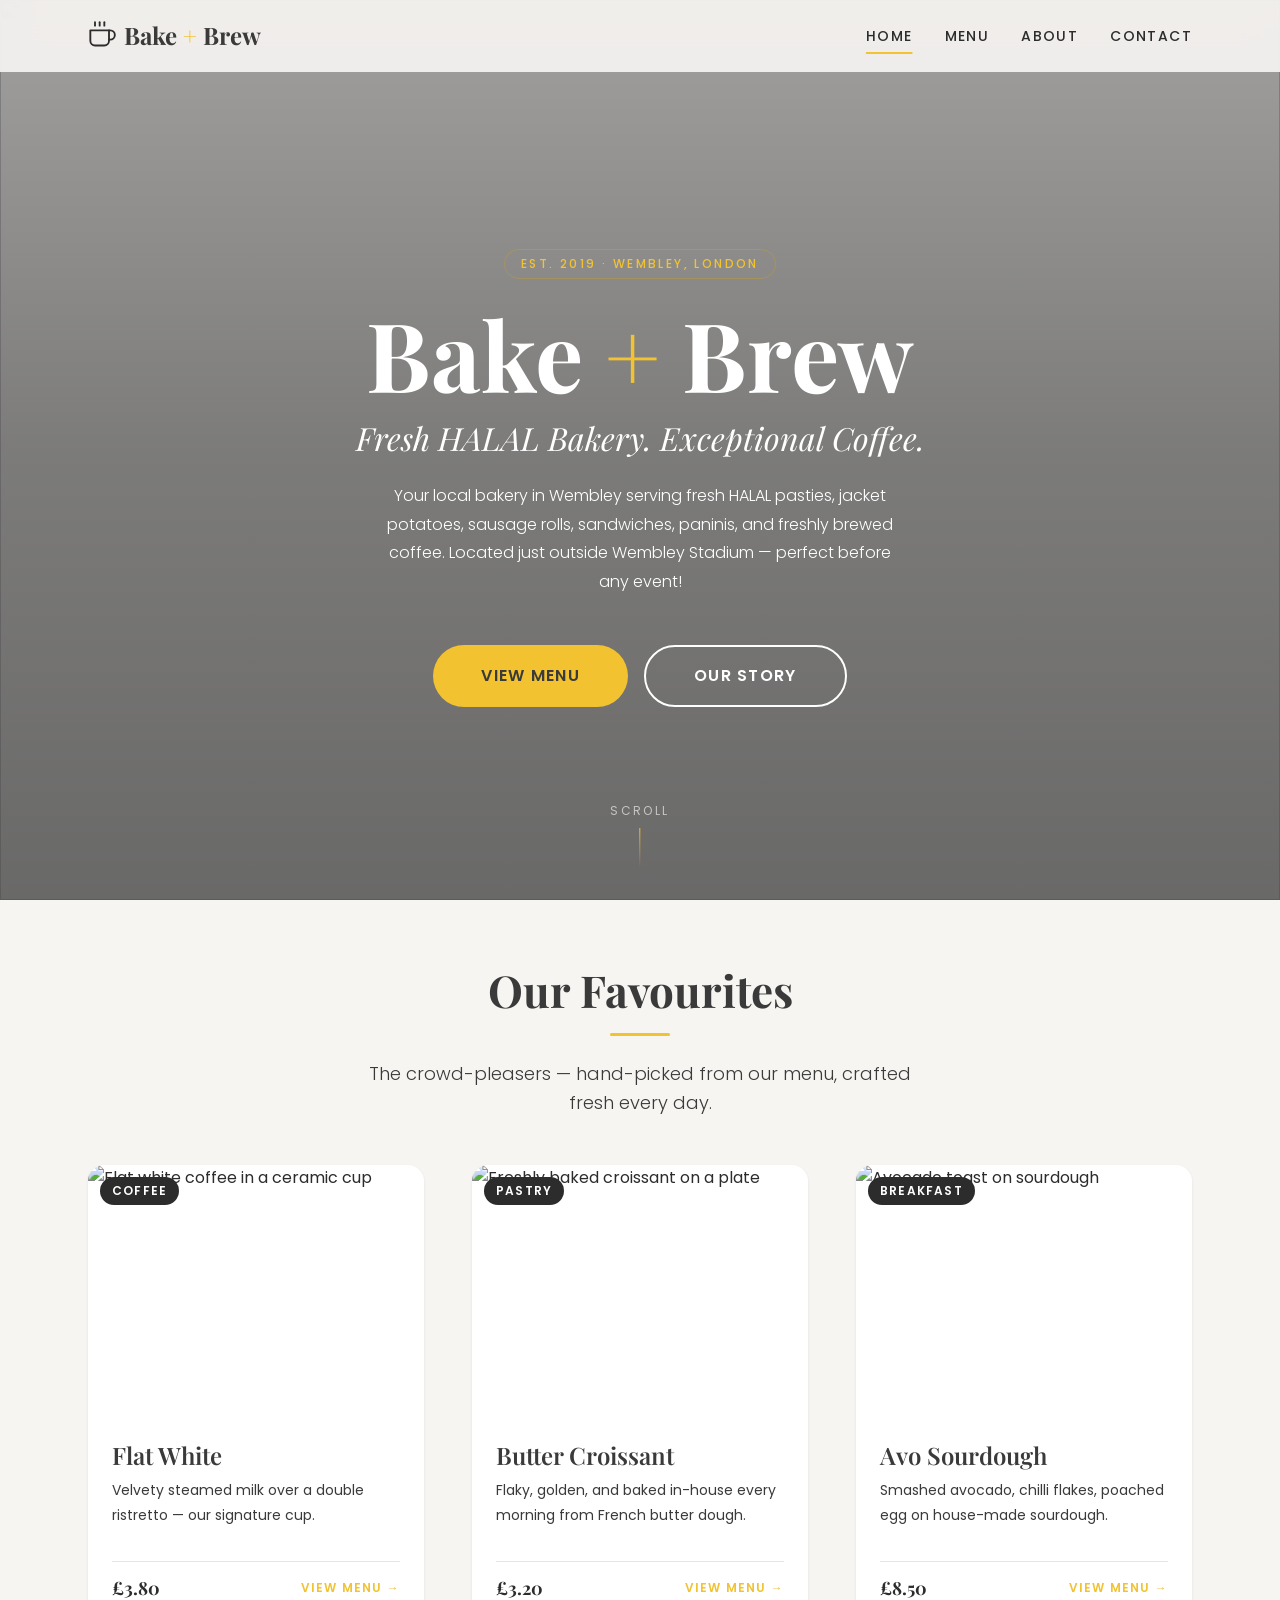
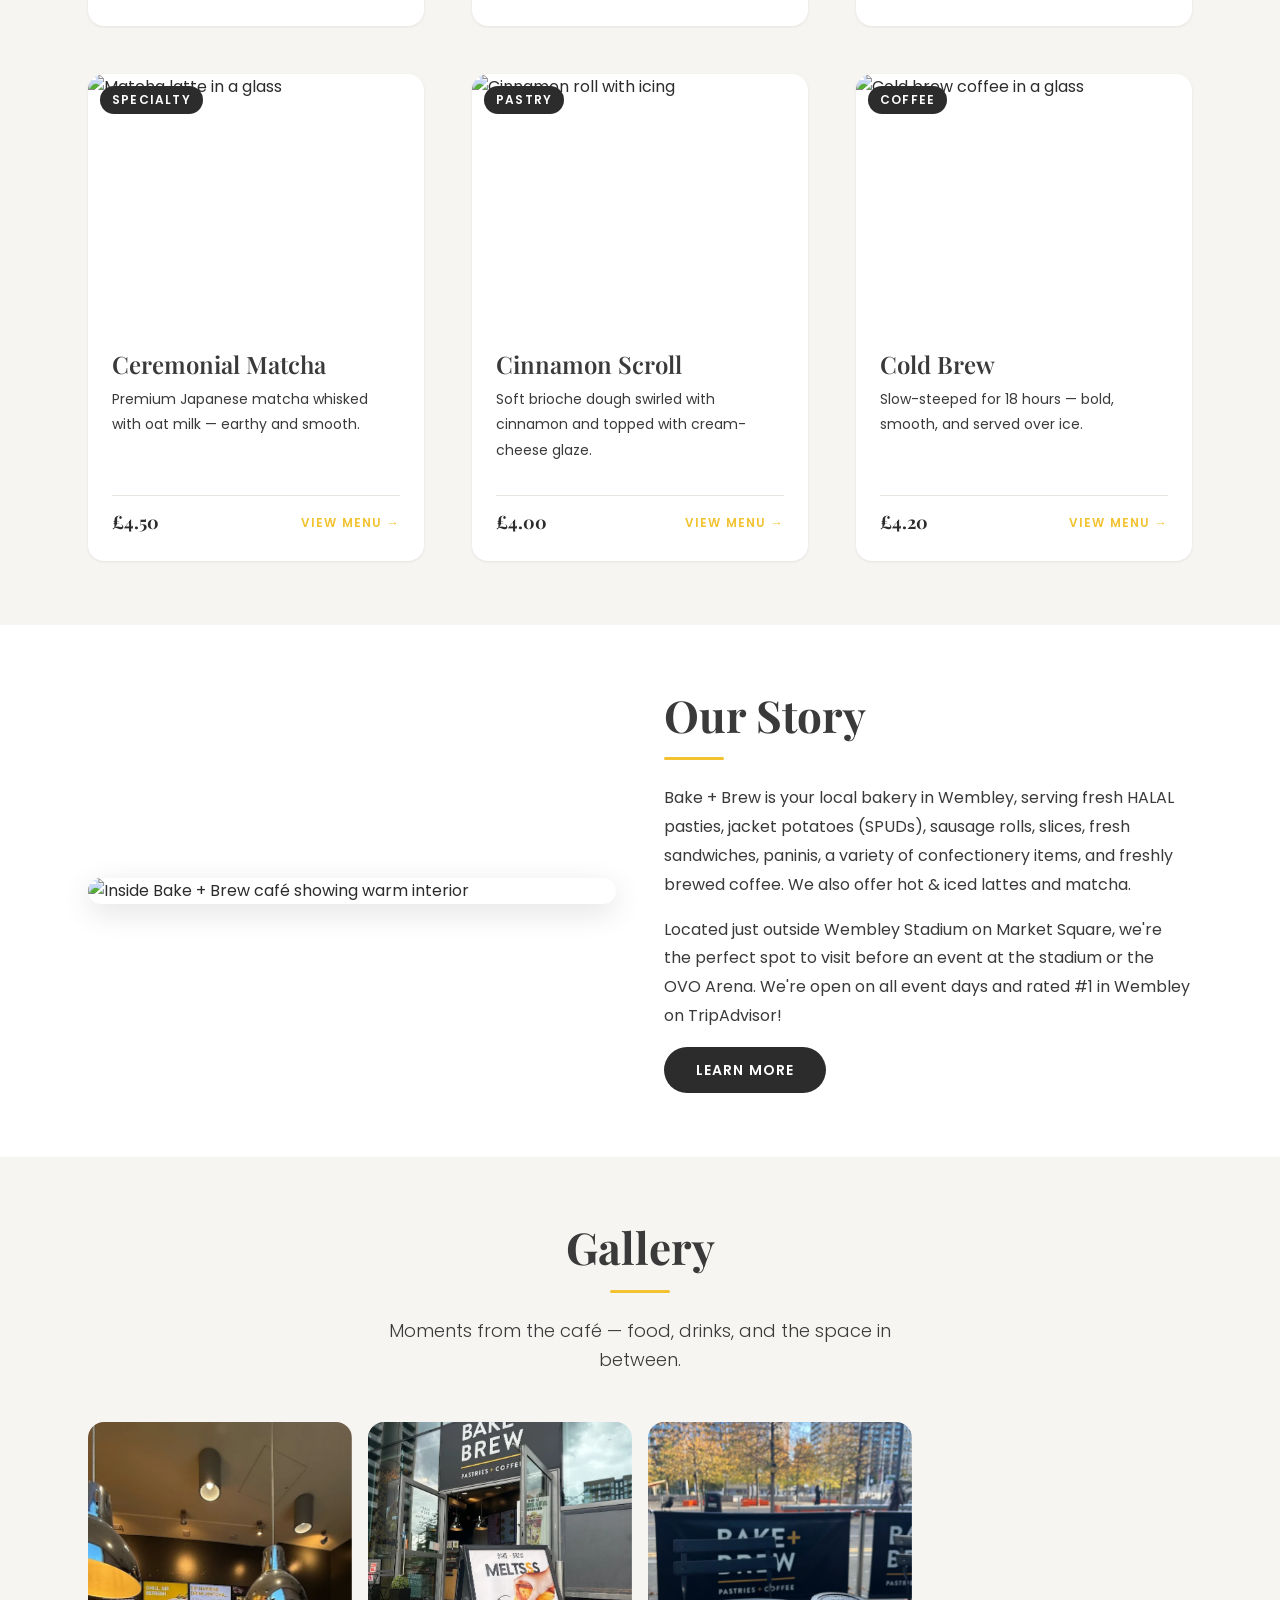
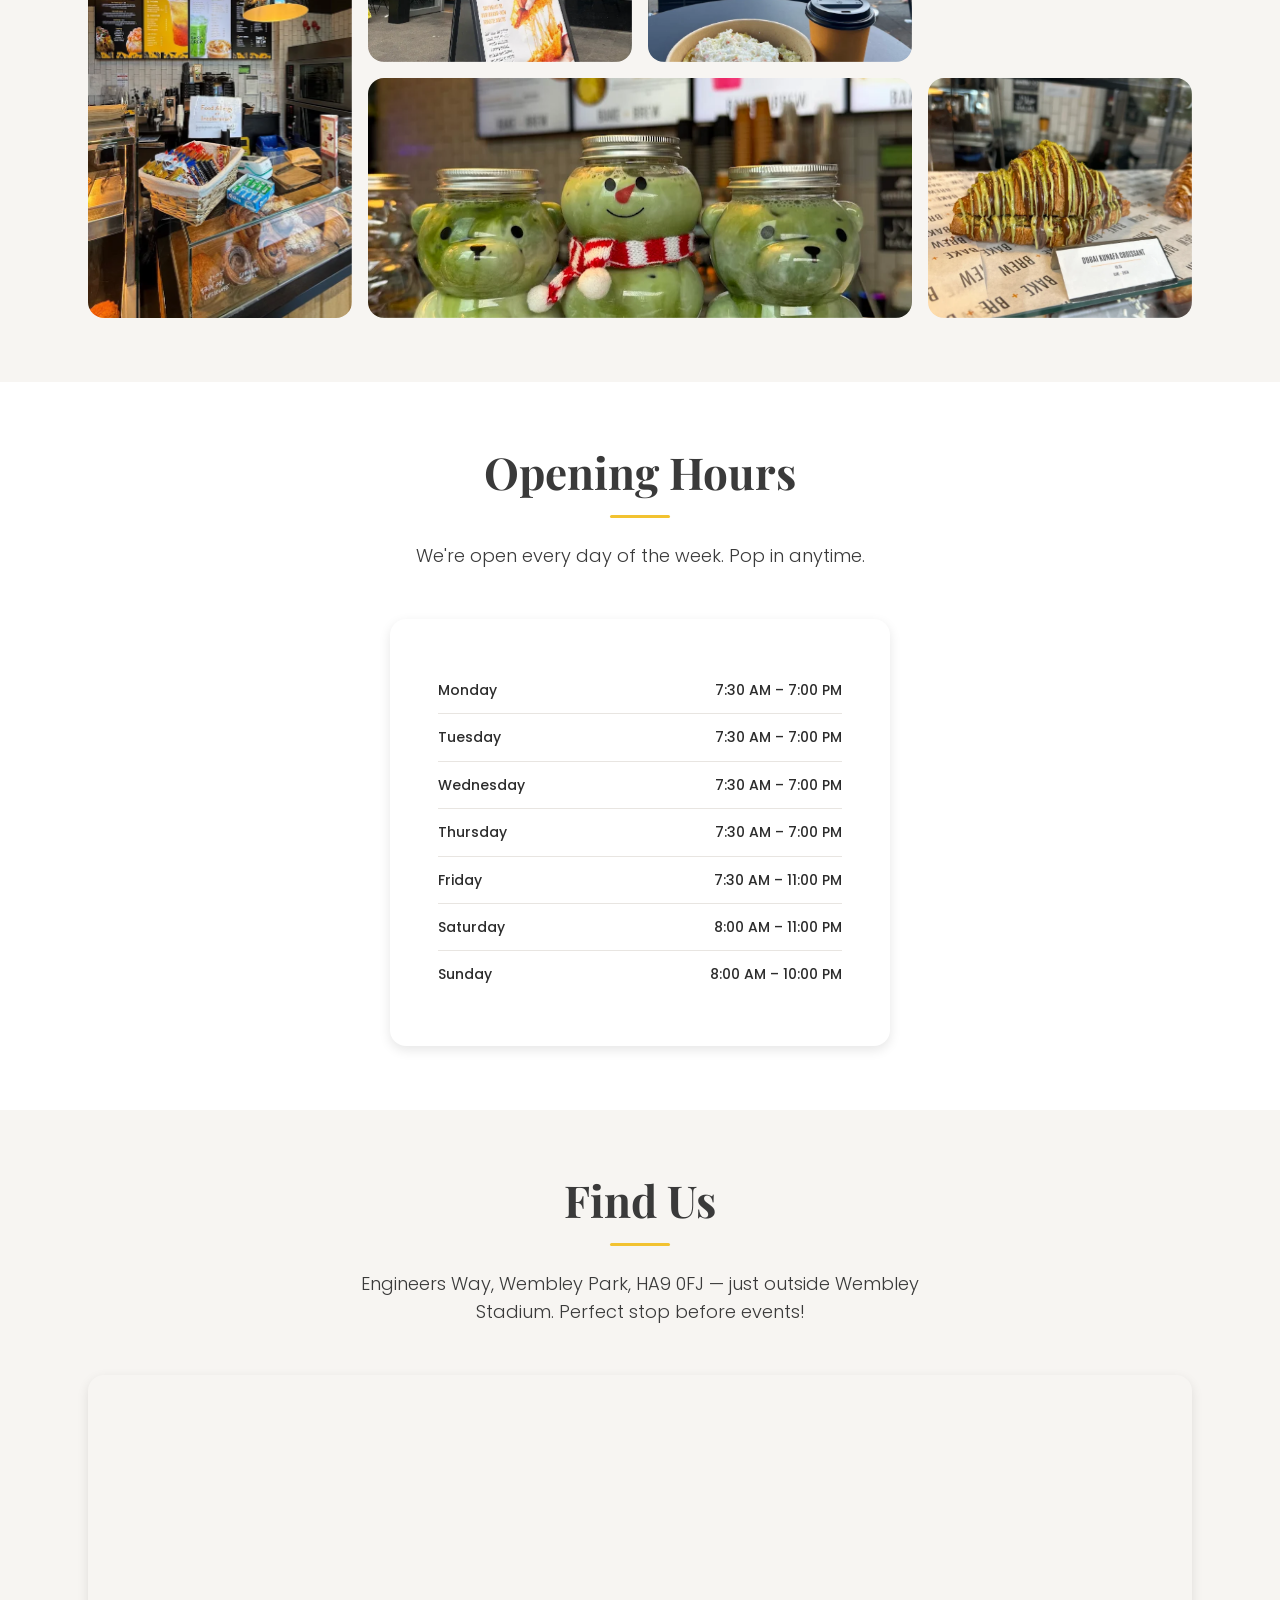
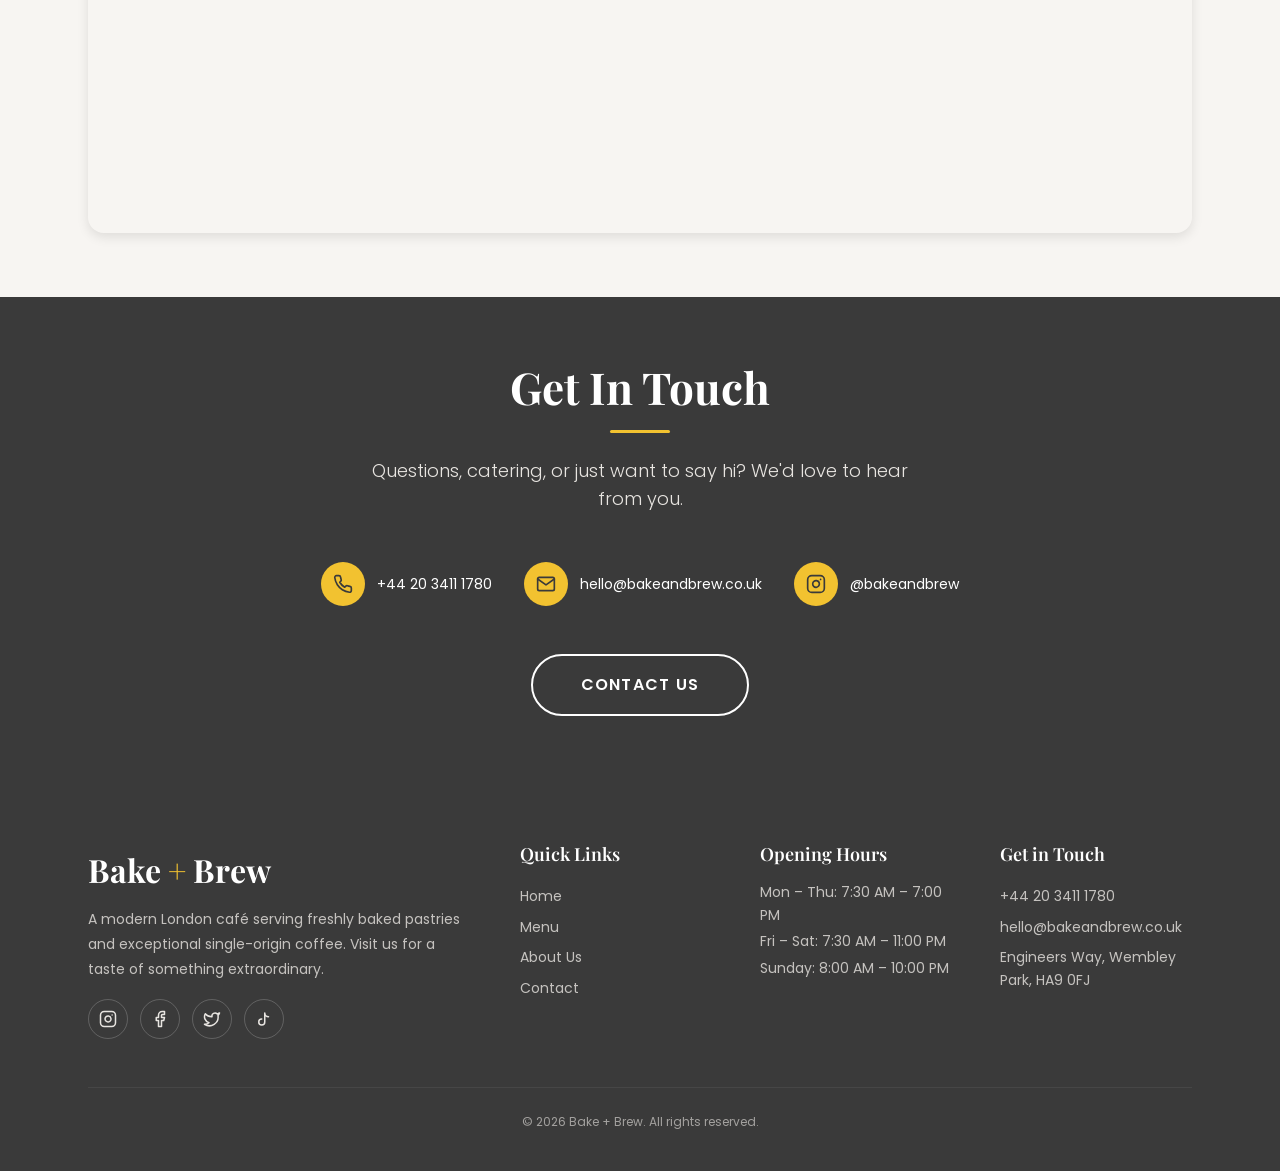
==== commit 06bbbfb7: "Remove logo section from above Our Story" ====
--- a/index.html
+++ b/index.html
@@ -180,13 +180,6 @@
 
       </div>
     </div>
-  </section>
-
-  <!-- ═══════════════════════════════════════
-       BRAND LOGO
-       ═══════════════════════════════════════ -->
-  <section class="section" id="brand-logo" style="display: flex; align-items: center; justify-content: center; padding: 3rem 1rem;">
-    <div id="logo-component" style="text-align: center;"></div>
   </section>
 
   <!-- ═══════════════════════════════════════
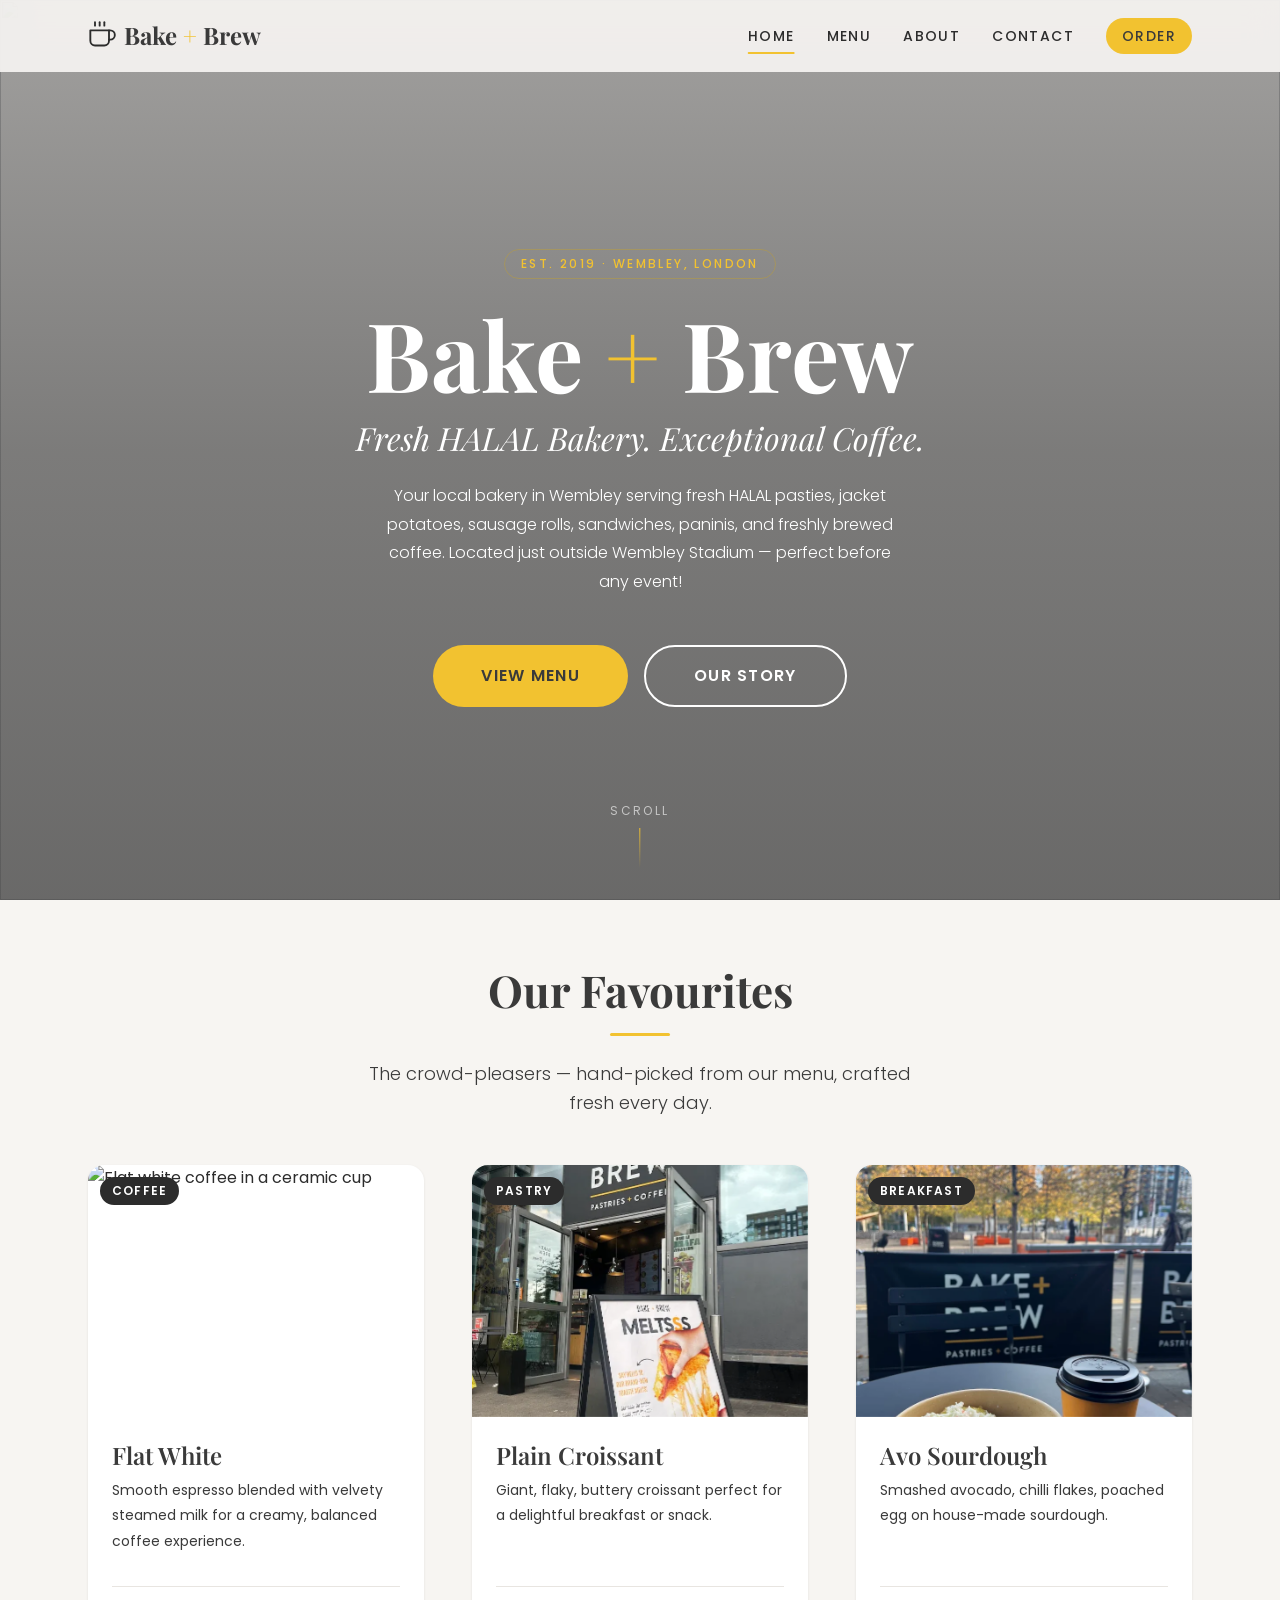
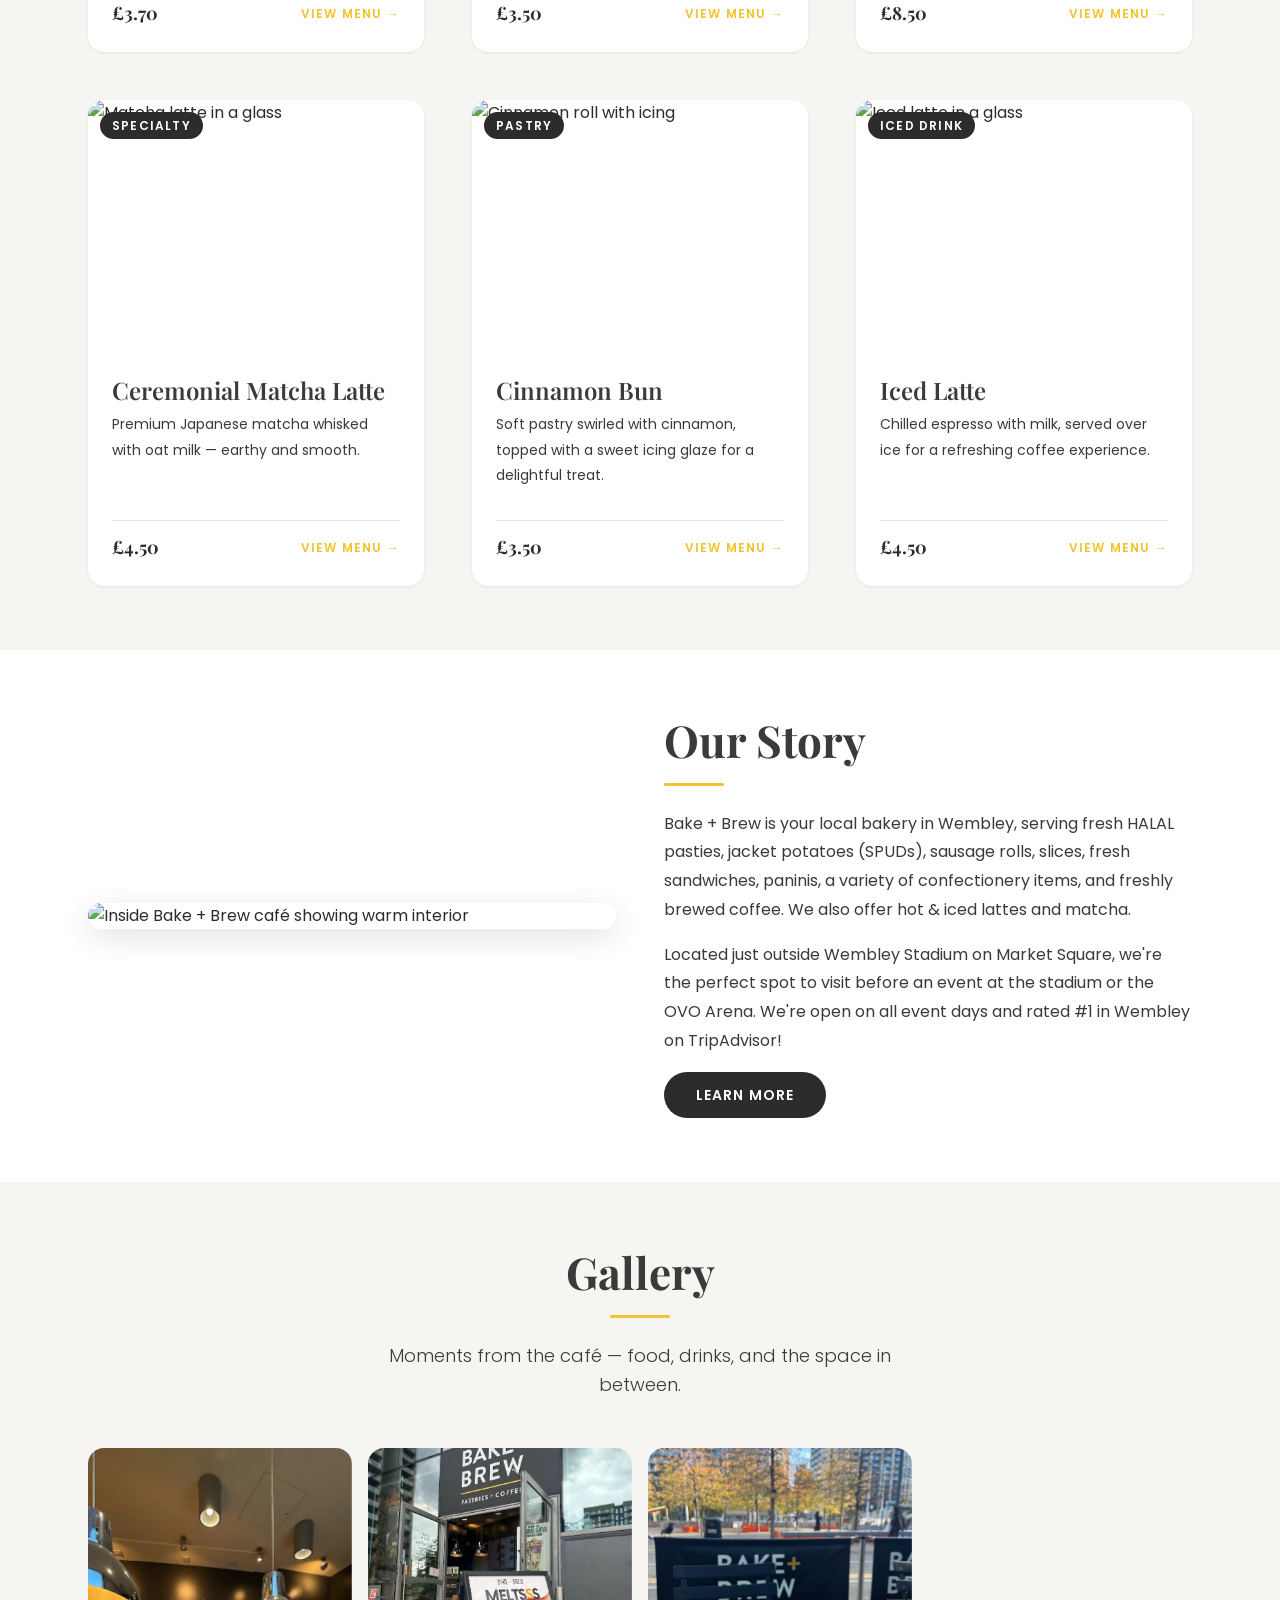
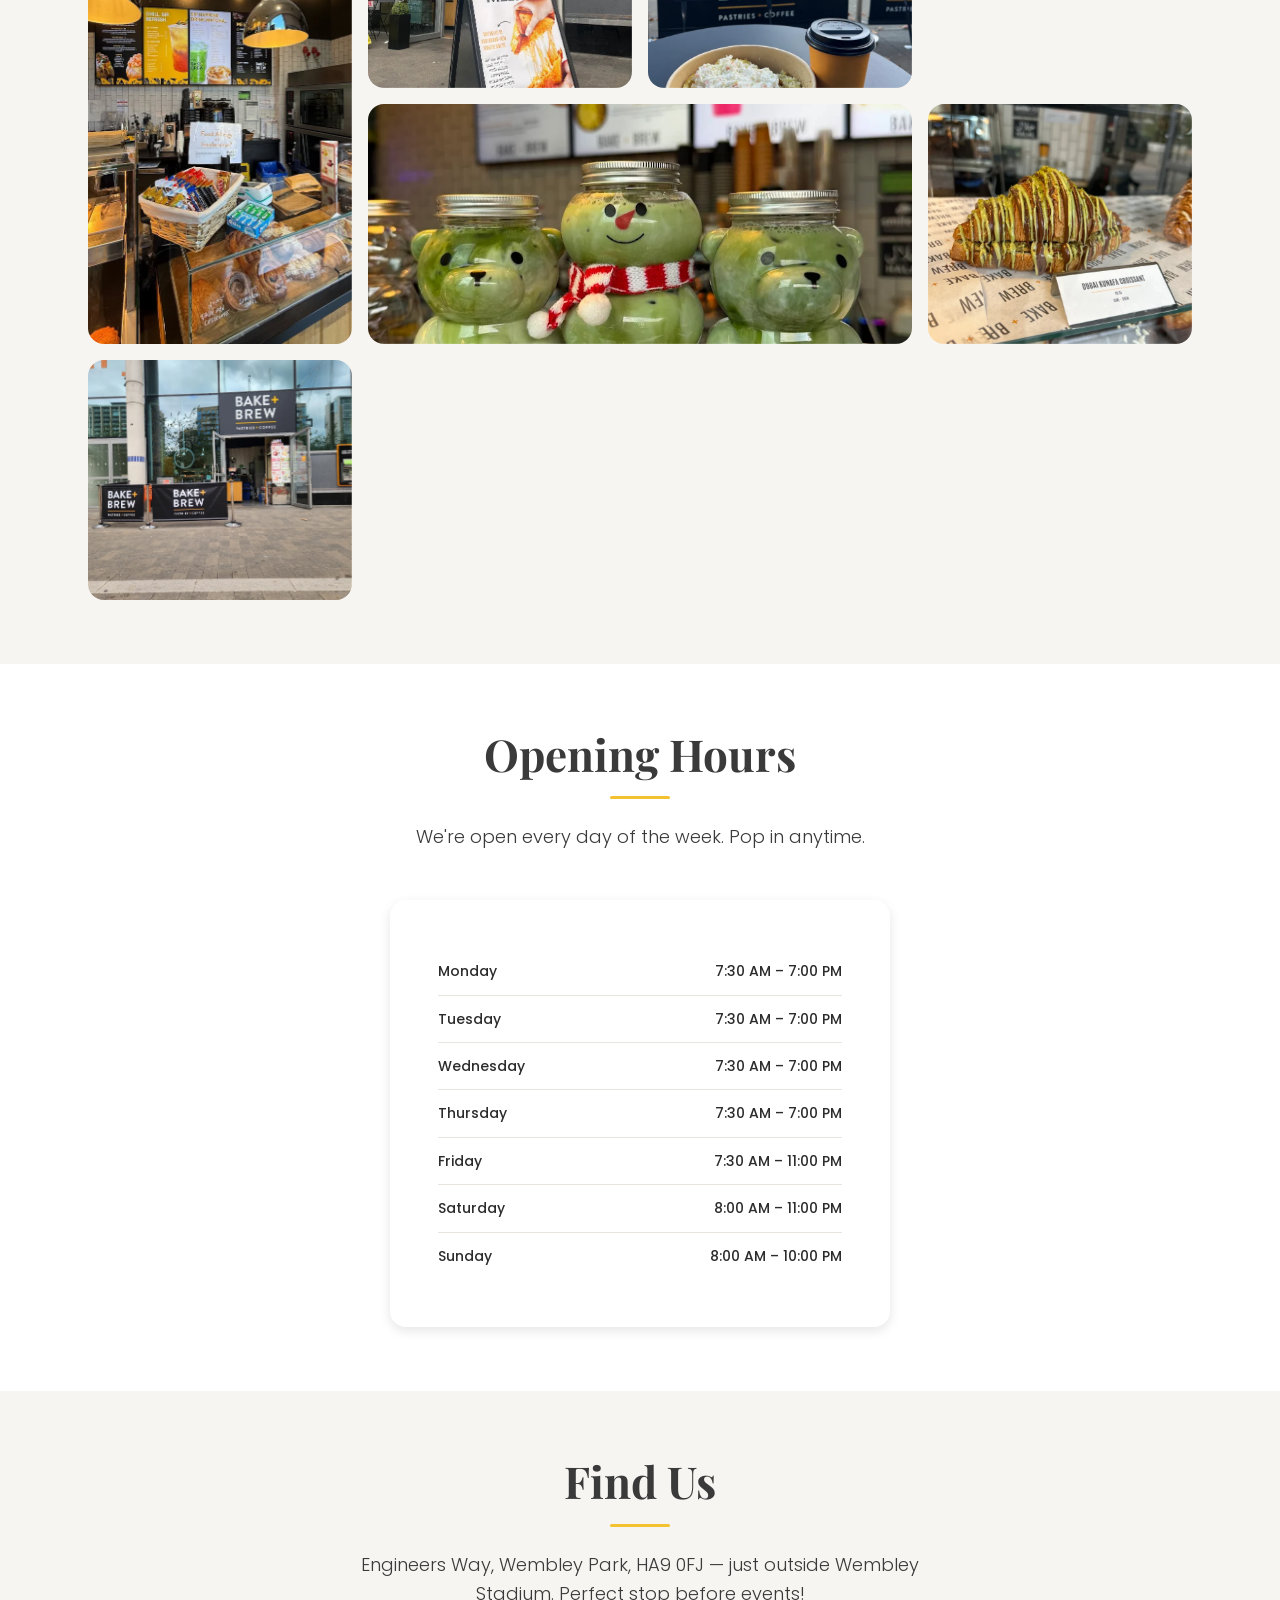
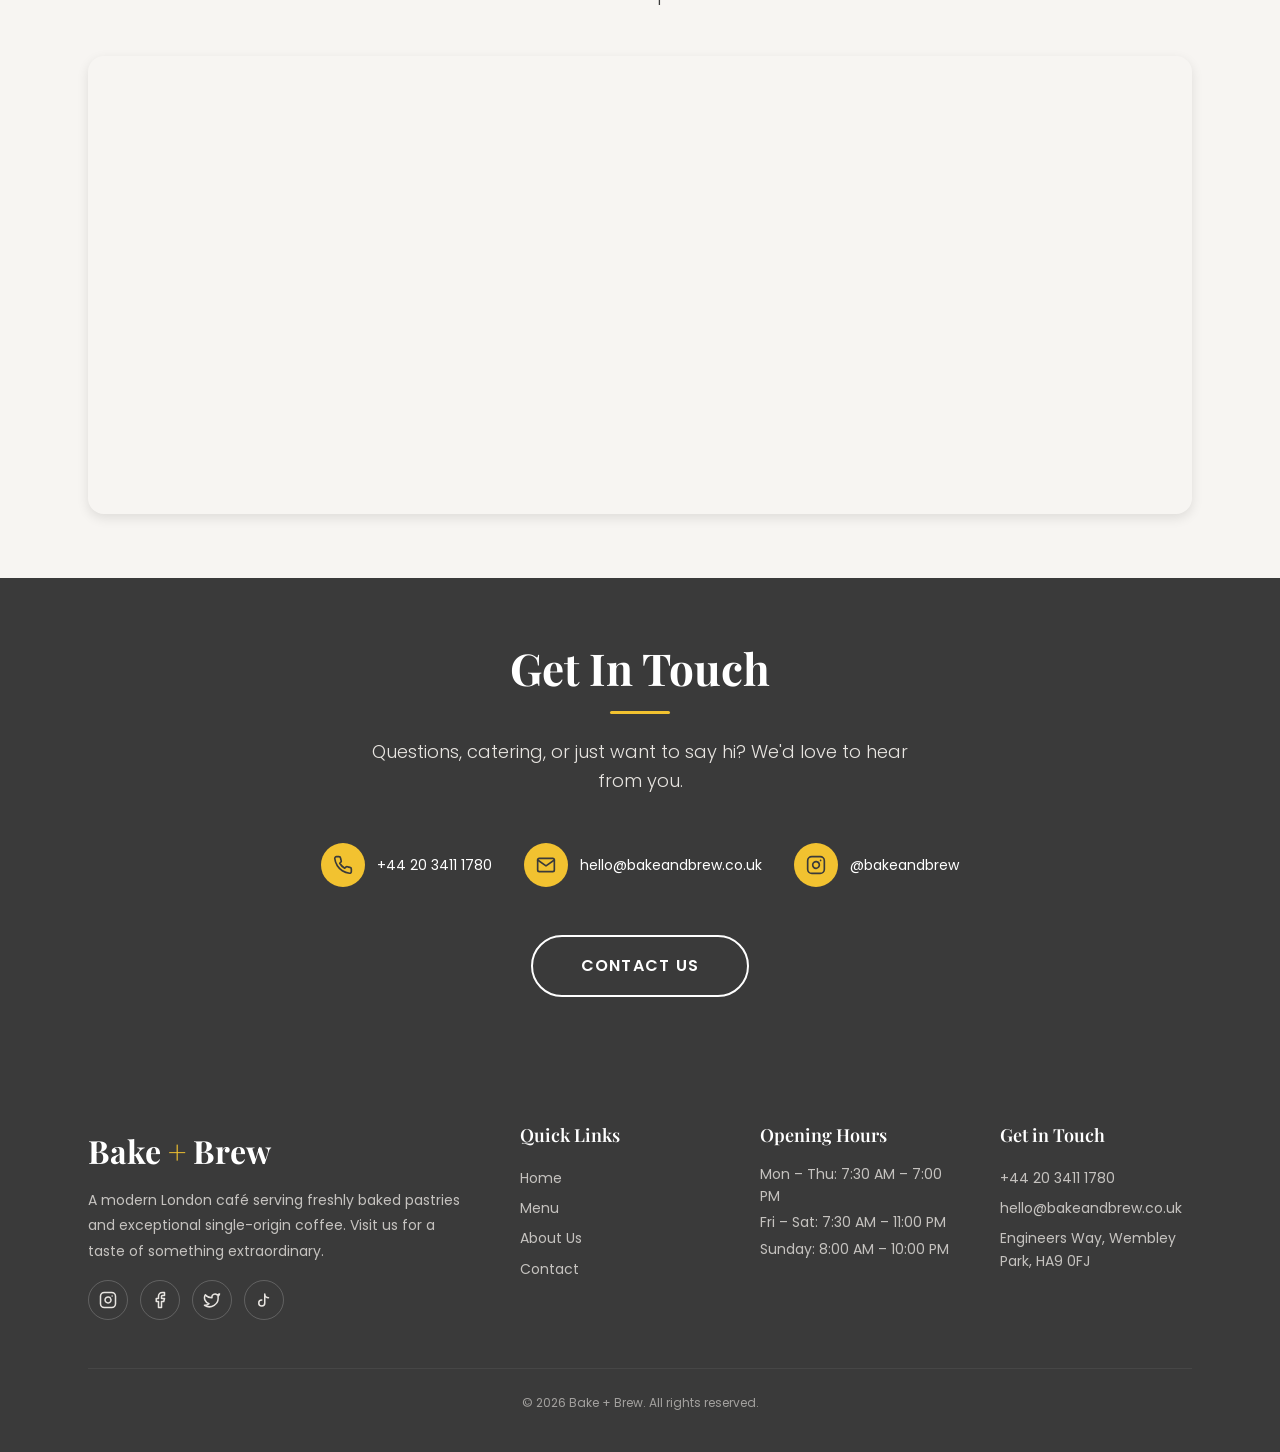
==== commit 0f37e6cd: "Sync site updates: menu cleanup, order button, favicon, gallery update, and featured fixes" ====
--- a/index.html
+++ b/index.html
@@ -15,8 +15,8 @@
   <meta property="og:type" content="website" />
   <meta property="og:image" content="images/hero-coffee.jpg" />
 
-  <!-- Favicon placeholder -->
-  <link rel="icon" href="images/favicon.ico" type="image/x-icon" />
+  <!-- Favicon -->
+  <link rel="icon" href="images/favicon.svg" type="image/svg+xml" />
 
   <!-- Stylesheet -->
   <link rel="stylesheet" href="css/styles.css" />
@@ -85,9 +85,9 @@
           </div>
           <div class="card__body">
             <h4 class="card__title">Flat White</h4>
-            <p class="card__text">Velvety steamed milk over a double ristretto — our signature cup.</p>
-            <div class="card__footer">
-              <span class="card__price">£3.80</span>
+            <p class="card__text">Smooth espresso blended with velvety steamed milk for a creamy, balanced coffee experience.</p>
+            <div class="card__footer">
+              <span class="card__price">£3.70</span>
               <a href="menu.html" class="card__action">View Menu →</a>
             </div>
           </div>
@@ -96,15 +96,15 @@
         <!-- Card 2 -->
         <article class="card reveal">
           <div class="card__image-wrapper">
-            <img src="https://images.unsplash.com/photo-1555507036-ab1f4038024a?w=600&q=80"
+            <img src="images/2.webp"
                  alt="Freshly baked croissant on a plate" class="card__image" loading="lazy" />
             <span class="card__tag">Pastry</span>
           </div>
           <div class="card__body">
-            <h4 class="card__title">Butter Croissant</h4>
-            <p class="card__text">Flaky, golden, and baked in-house every morning from French butter dough.</p>
-            <div class="card__footer">
-              <span class="card__price">£3.20</span>
+            <h4 class="card__title">Plain Croissant</h4>
+            <p class="card__text">Giant, flaky, buttery croissant perfect for a delightful breakfast or snack.</p>
+            <div class="card__footer">
+              <span class="card__price">£3.50</span>
               <a href="menu.html" class="card__action">View Menu →</a>
             </div>
           </div>
@@ -113,7 +113,7 @@
         <!-- Card 3 -->
         <article class="card reveal">
           <div class="card__image-wrapper">
-            <img src="https://images.unsplash.com/photo-1534687941927-d9756c39be01?w=600&q=80"
+            <img src="images/3.webp"
                  alt="Avocado toast on sourdough" class="card__image" loading="lazy" />
             <span class="card__tag">Breakfast</span>
           </div>
@@ -135,7 +135,7 @@
             <span class="card__tag">Specialty</span>
           </div>
           <div class="card__body">
-            <h4 class="card__title">Ceremonial Matcha</h4>
+            <h4 class="card__title">Ceremonial Matcha Latte</h4>
             <p class="card__text">Premium Japanese matcha whisked with oat milk — earthy and smooth.</p>
             <div class="card__footer">
               <span class="card__price">£4.50</span>
@@ -152,10 +152,10 @@
             <span class="card__tag">Pastry</span>
           </div>
           <div class="card__body">
-            <h4 class="card__title">Cinnamon Scroll</h4>
-            <p class="card__text">Soft brioche dough swirled with cinnamon and topped with cream-cheese glaze.</p>
-            <div class="card__footer">
-              <span class="card__price">£4.00</span>
+            <h4 class="card__title">Cinnamon Bun</h4>
+            <p class="card__text">Soft pastry swirled with cinnamon, topped with a sweet icing glaze for a delightful treat.</p>
+            <div class="card__footer">
+              <span class="card__price">£3.50</span>
               <a href="menu.html" class="card__action">View Menu →</a>
             </div>
           </div>
@@ -165,14 +165,14 @@
         <article class="card reveal">
           <div class="card__image-wrapper">
             <img src="https://images.unsplash.com/photo-1528207776546-365bb710ee93?w=600&q=80"
-                 alt="Cold brew coffee in a glass" class="card__image" loading="lazy" />
-            <span class="card__tag">Coffee</span>
-          </div>
-          <div class="card__body">
-            <h4 class="card__title">Cold Brew</h4>
-            <p class="card__text">Slow-steeped for 18 hours — bold, smooth, and served over ice.</p>
-            <div class="card__footer">
-              <span class="card__price">£4.20</span>
+                 alt="Iced latte in a glass" class="card__image" loading="lazy" />
+            <span class="card__tag">Iced Drink</span>
+          </div>
+          <div class="card__body">
+            <h4 class="card__title">Iced Latte</h4>
+            <p class="card__text">Chilled espresso with milk, served over ice for a refreshing coffee experience.</p>
+            <div class="card__footer">
+              <span class="card__price">£4.50</span>
               <a href="menu.html" class="card__action">View Menu →</a>
             </div>
           </div>
@@ -285,6 +285,19 @@
           </figcaption>
         </figure>
 
+        <!-- Item 6 -->
+        <figure class="gallery-item reveal">
+          <img src="images/6.webp"
+               alt="Bake + Brew gallery image 6" loading="lazy" />
+          <figcaption class="gallery-item__overlay">
+            <span class="gallery-item__icon" aria-hidden="true">
+              <svg width="18" height="18" viewBox="0 0 24 24" fill="none" stroke="currentColor" stroke-width="2" stroke-linecap="round" stroke-linejoin="round"><circle cx="11" cy="11" r="8"/><line x1="21" y1="21" x2="16.65" y2="16.65"/><line x1="11" y1="8" x2="11" y2="14"/><line x1="8" y1="11" x2="14" y2="11"/></svg>
+            </span>
+            <span class="gallery-item__label">Bake + Brew</span>
+            <span class="gallery-item__sub">Moments</span>
+          </figcaption>
+        </figure>
+
       </div>
     </div>
   </section>
--- a/css/styles.css
+++ b/css/styles.css
@@ -308,6 +308,23 @@
   width: 100%;
 }
 
+.navbar__links a.navbar__order-btn {
+  background: var(--clr-accent);
+  color: var(--clr-primary);
+  padding: var(--space-xs) var(--space-md);
+  border-radius: var(--border-radius-pill);
+}
+
+.navbar__links a.navbar__order-btn::after {
+  display: none;
+}
+
+.navbar__links a.navbar__order-btn:hover {
+  color: var(--clr-primary);
+  transform: translateY(-1px);
+  box-shadow: var(--shadow-sm);
+}
+
 /* ── Hamburger ───────────────────────────── */
 .hamburger {
   display: flex;
@@ -413,6 +430,22 @@
 
 .mobile-menu__link:hover::after {
   width: 60%;
+}
+
+.mobile-menu__order-btn {
+  margin-top: var(--space-sm);
+  background: var(--clr-accent);
+  color: var(--clr-primary);
+  padding: var(--space-sm) var(--space-lg);
+  border-radius: var(--border-radius-pill);
+}
+
+.mobile-menu__order-btn::after {
+  display: none;
+}
+
+.mobile-menu__order-btn:hover {
+  color: var(--clr-primary);
 }
 
 /* Small brand mark at the bottom of the overlay */
@@ -525,6 +558,8 @@
 .hero__brand em {
   font-style: normal;
   color: var(--clr-accent);
+  display: inline-block;
+  animation: plusRotate 5s ease-in-out 1 forwards;
 }
 
 /* Tagline */
@@ -593,6 +628,12 @@
 @keyframes scrollPulse {
   0%, 100% { opacity: 1; transform: scaleY(1); }
   50%      { opacity: 0.4; transform: scaleY(0.6); }
+}
+
+@keyframes plusRotate {
+  0%   { transform: rotate(0deg); }
+  70%  { transform: rotate(360deg); }
+  100% { transform: rotate(0deg); }
 }
 
 /* ──────────────────────────────────────────
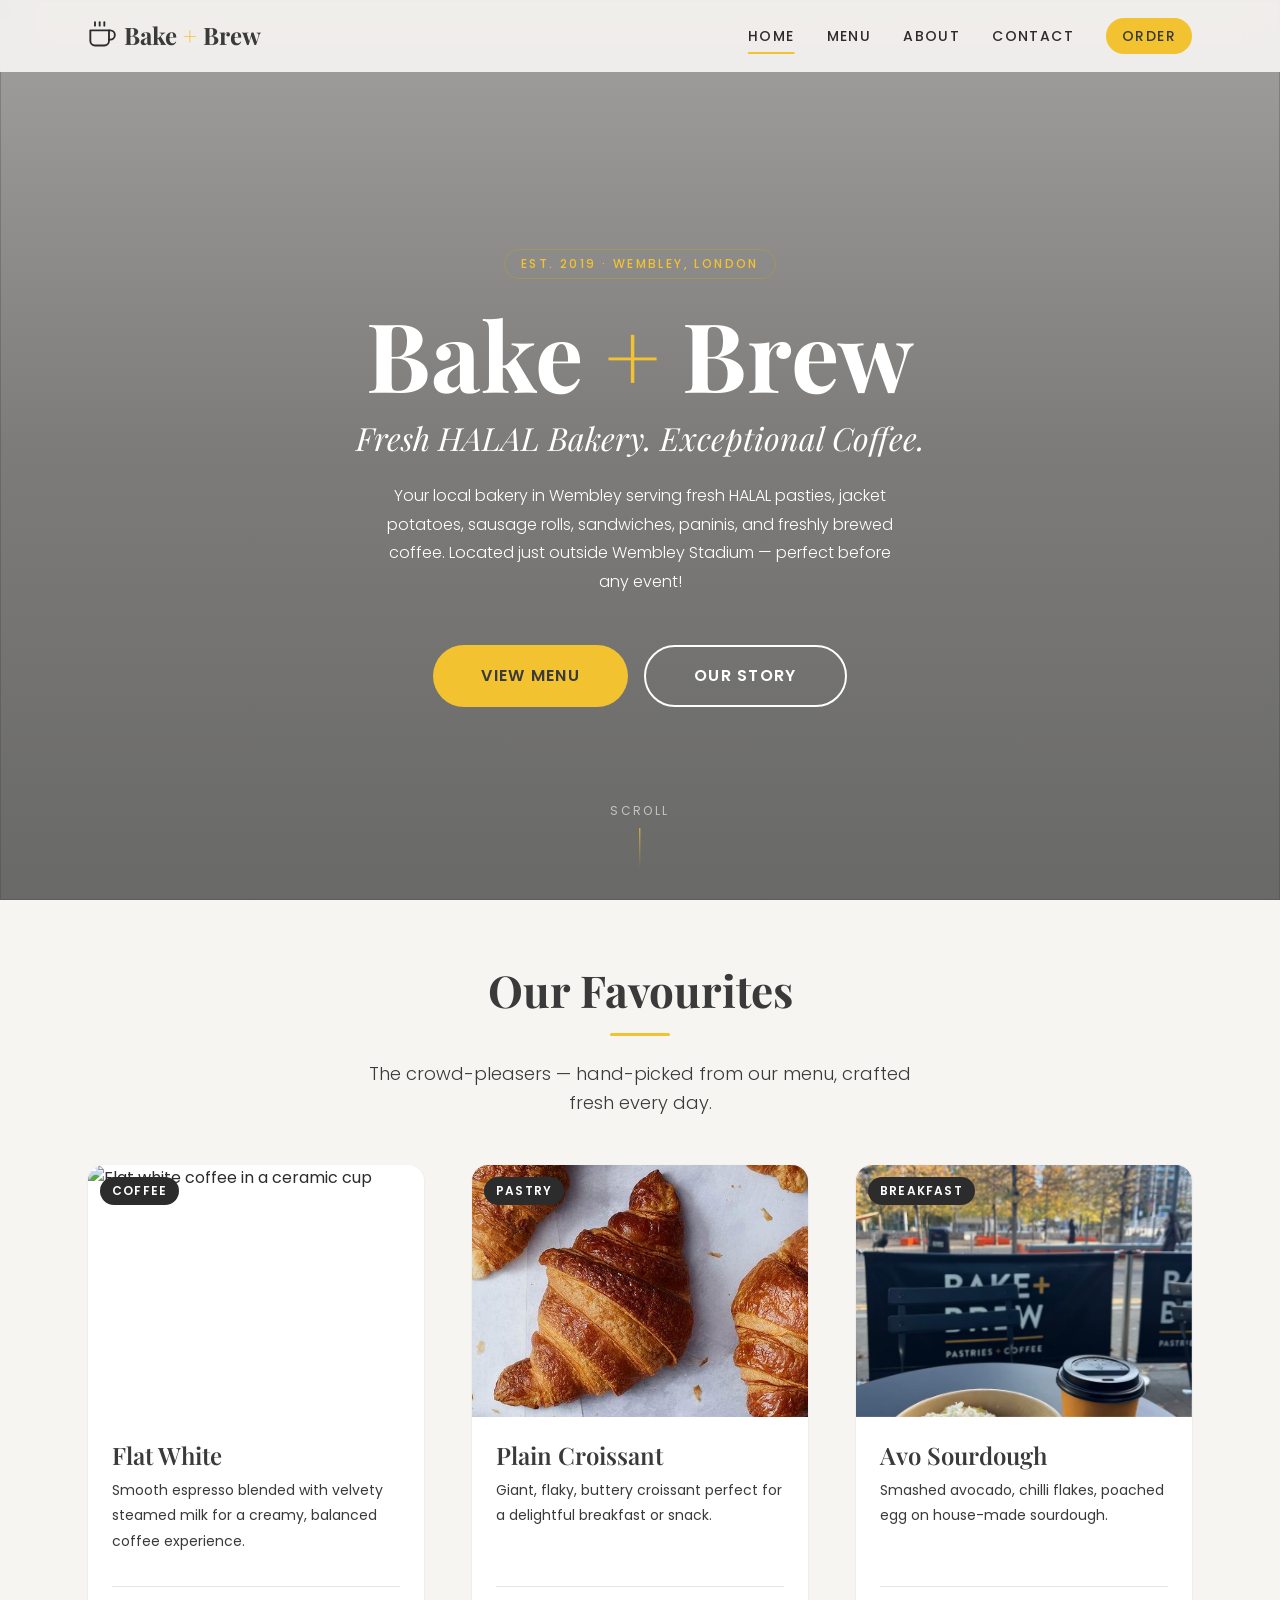
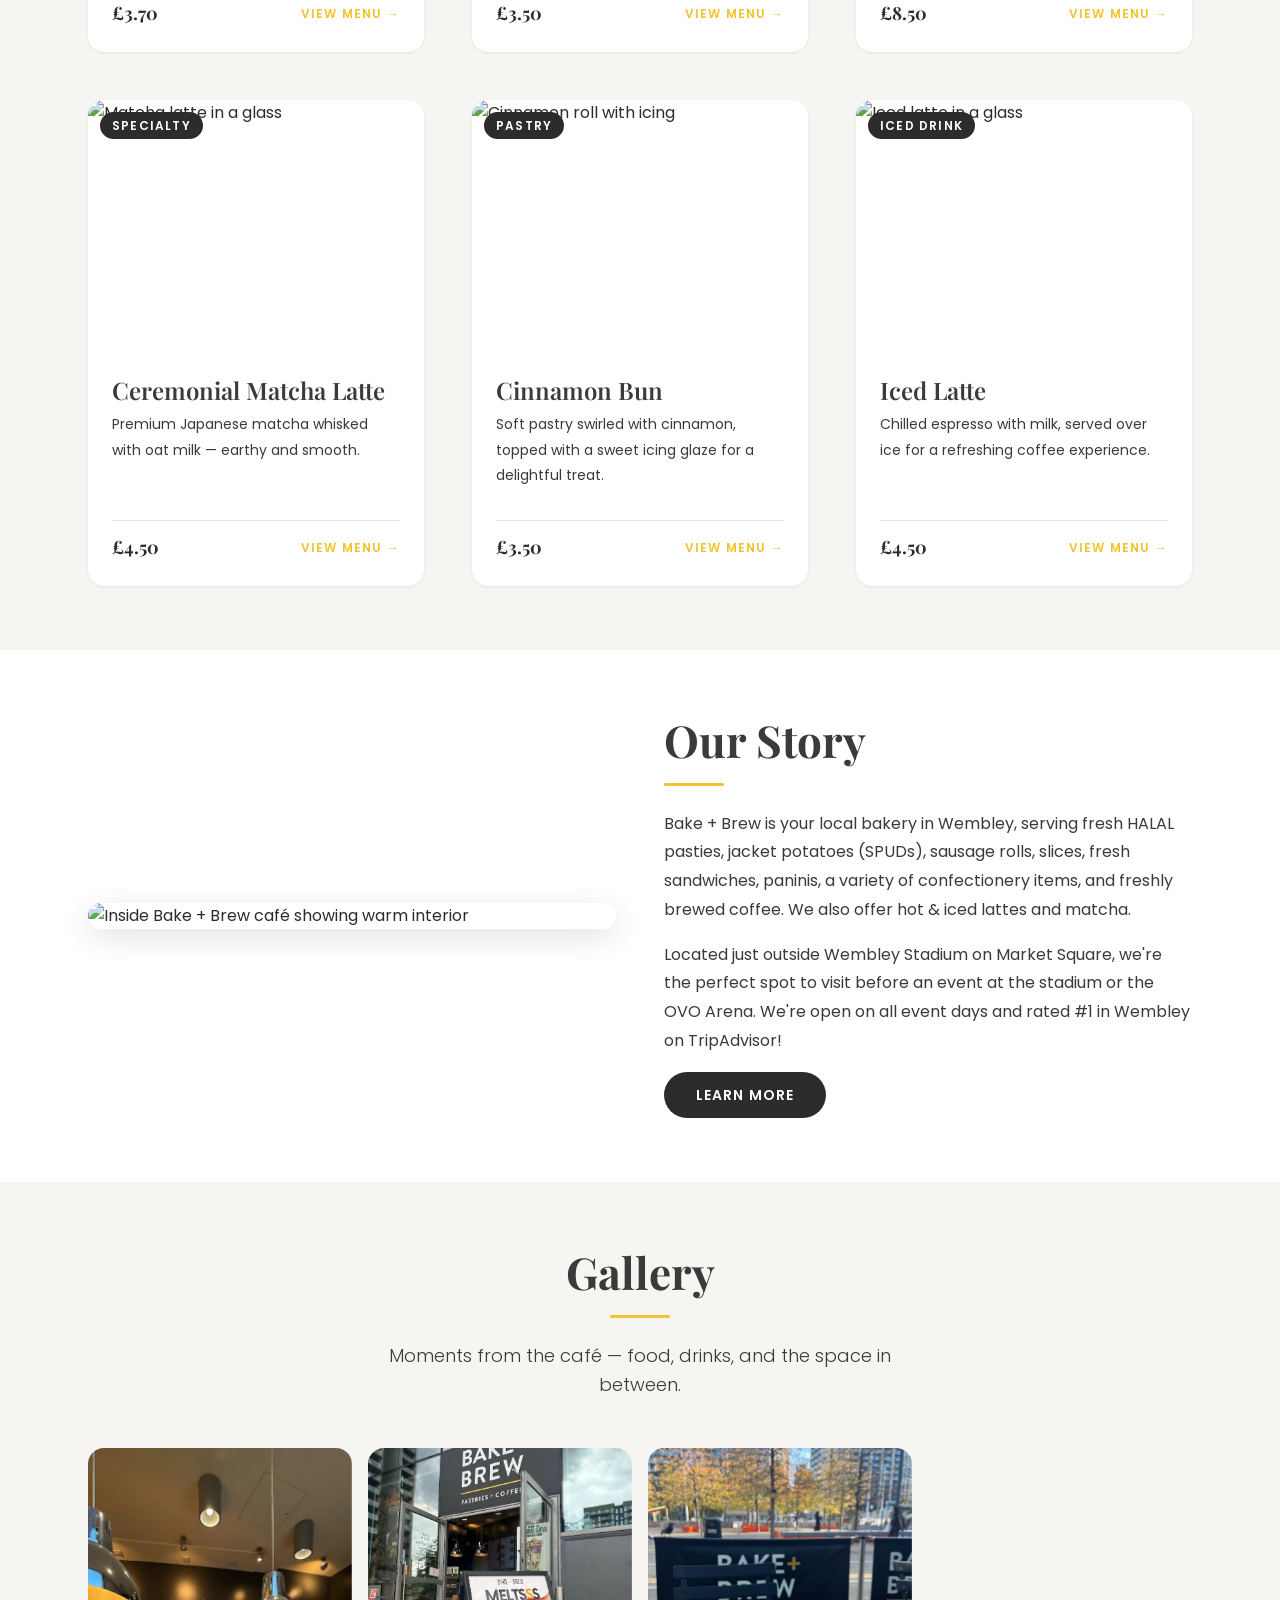
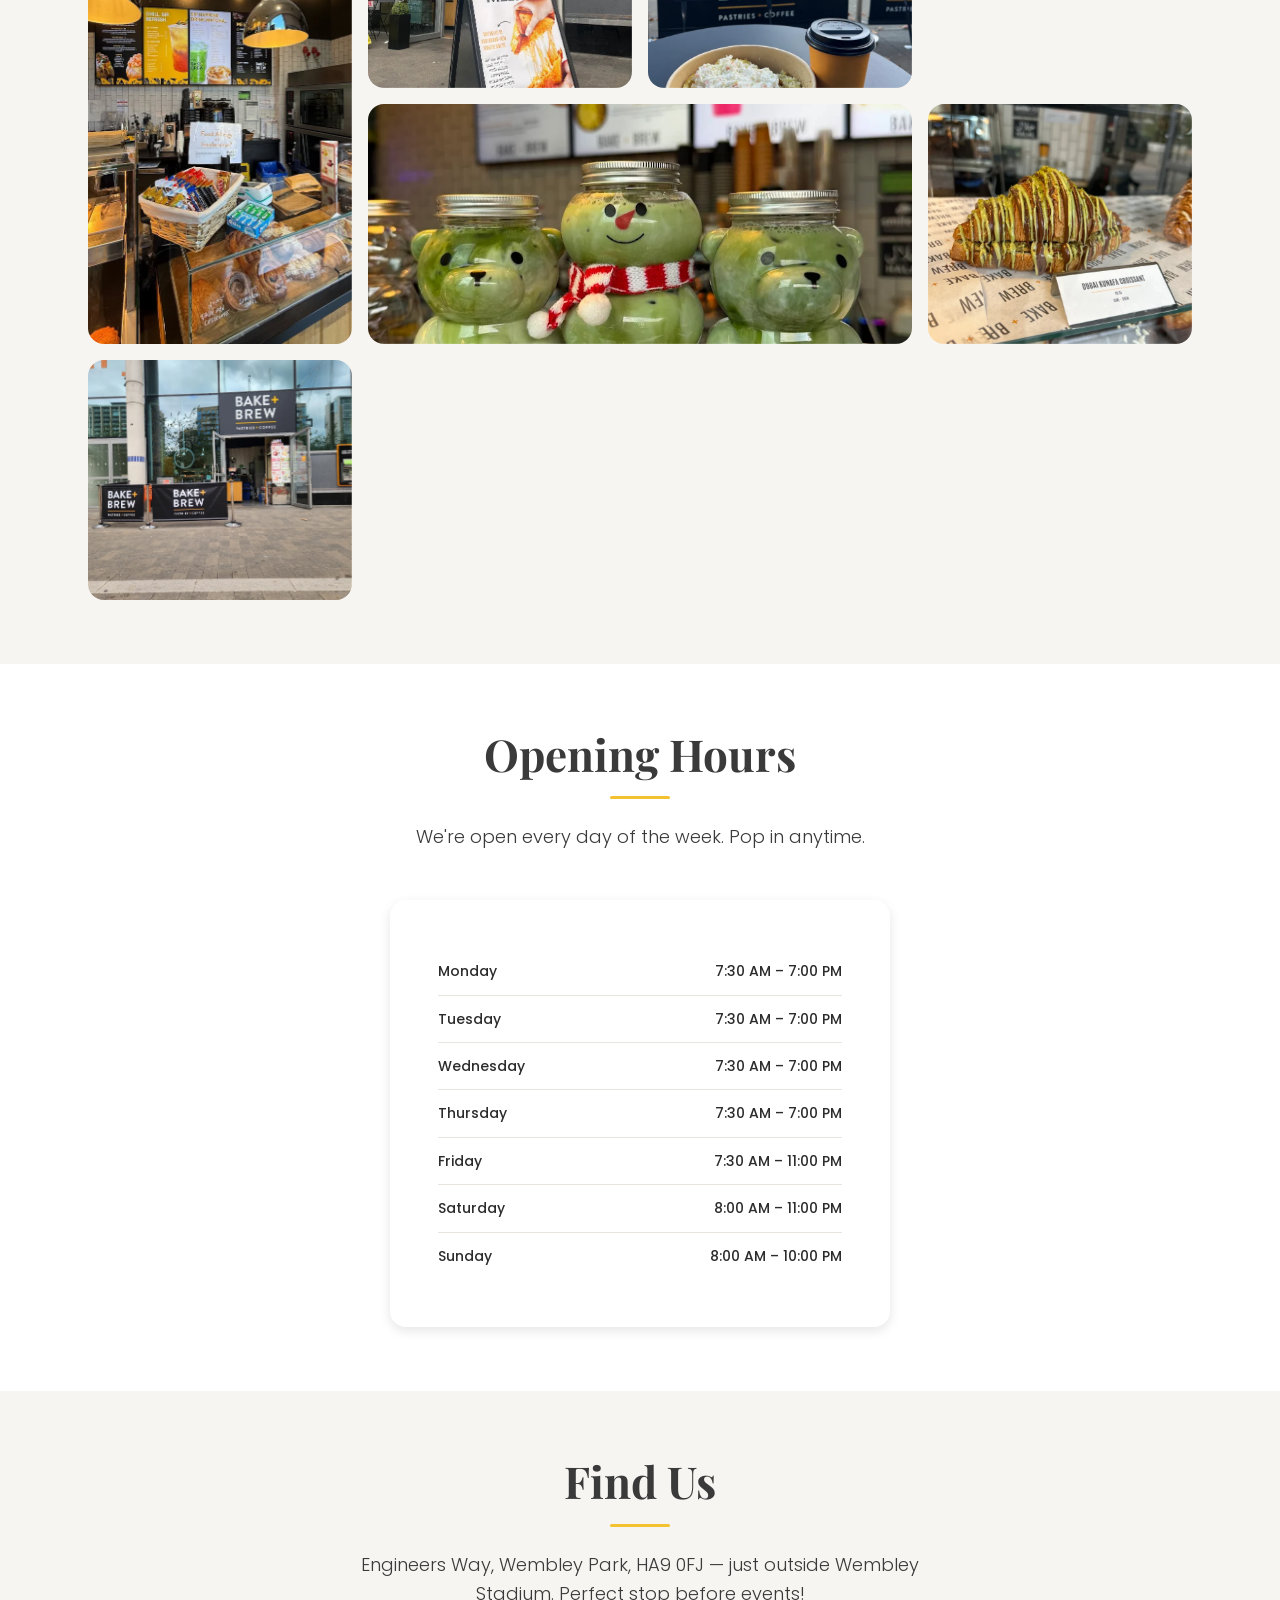
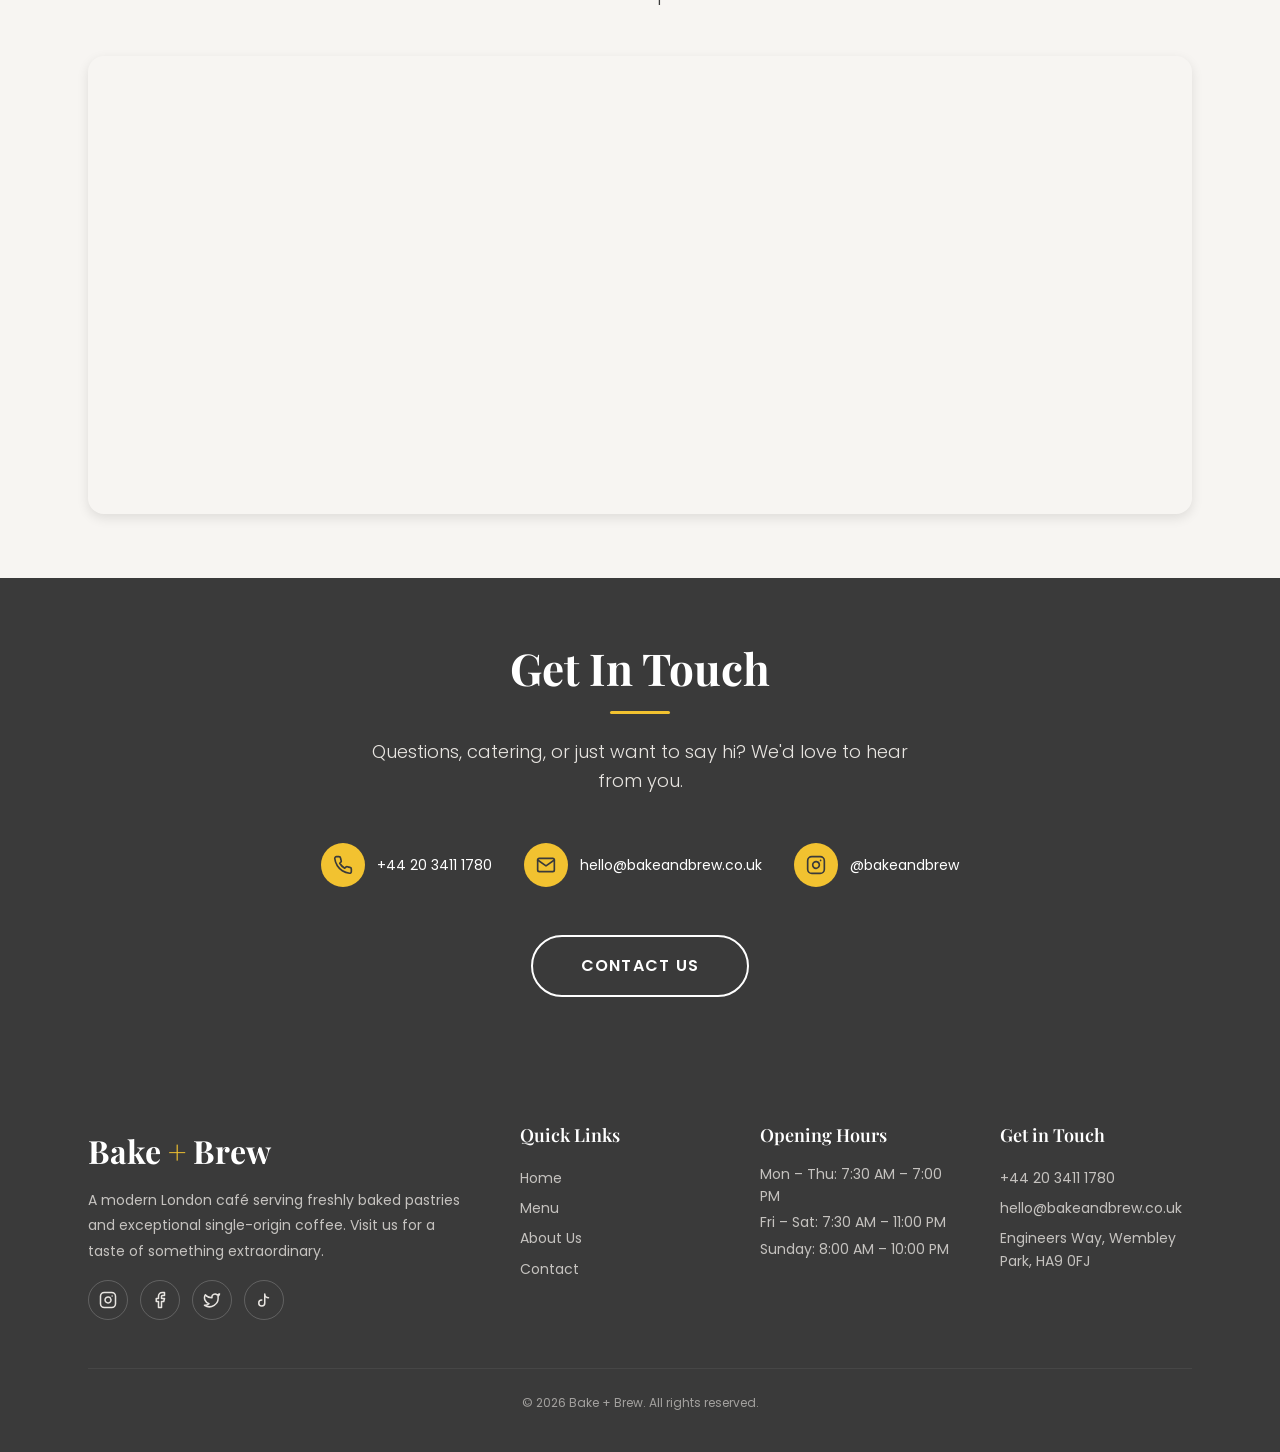
==== commit 2577cb0e: "Use plain croissant photo on featured card" ====
--- a/index.html
+++ b/index.html
@@ -96,7 +96,7 @@
         <!-- Card 2 -->
         <article class="card reveal">
           <div class="card__image-wrapper">
-            <img src="images/2.webp"
+            <img src="images/plain crussant .jpg"
                  alt="Freshly baked croissant on a plate" class="card__image" loading="lazy" />
             <span class="card__tag">Pastry</span>
           </div>
